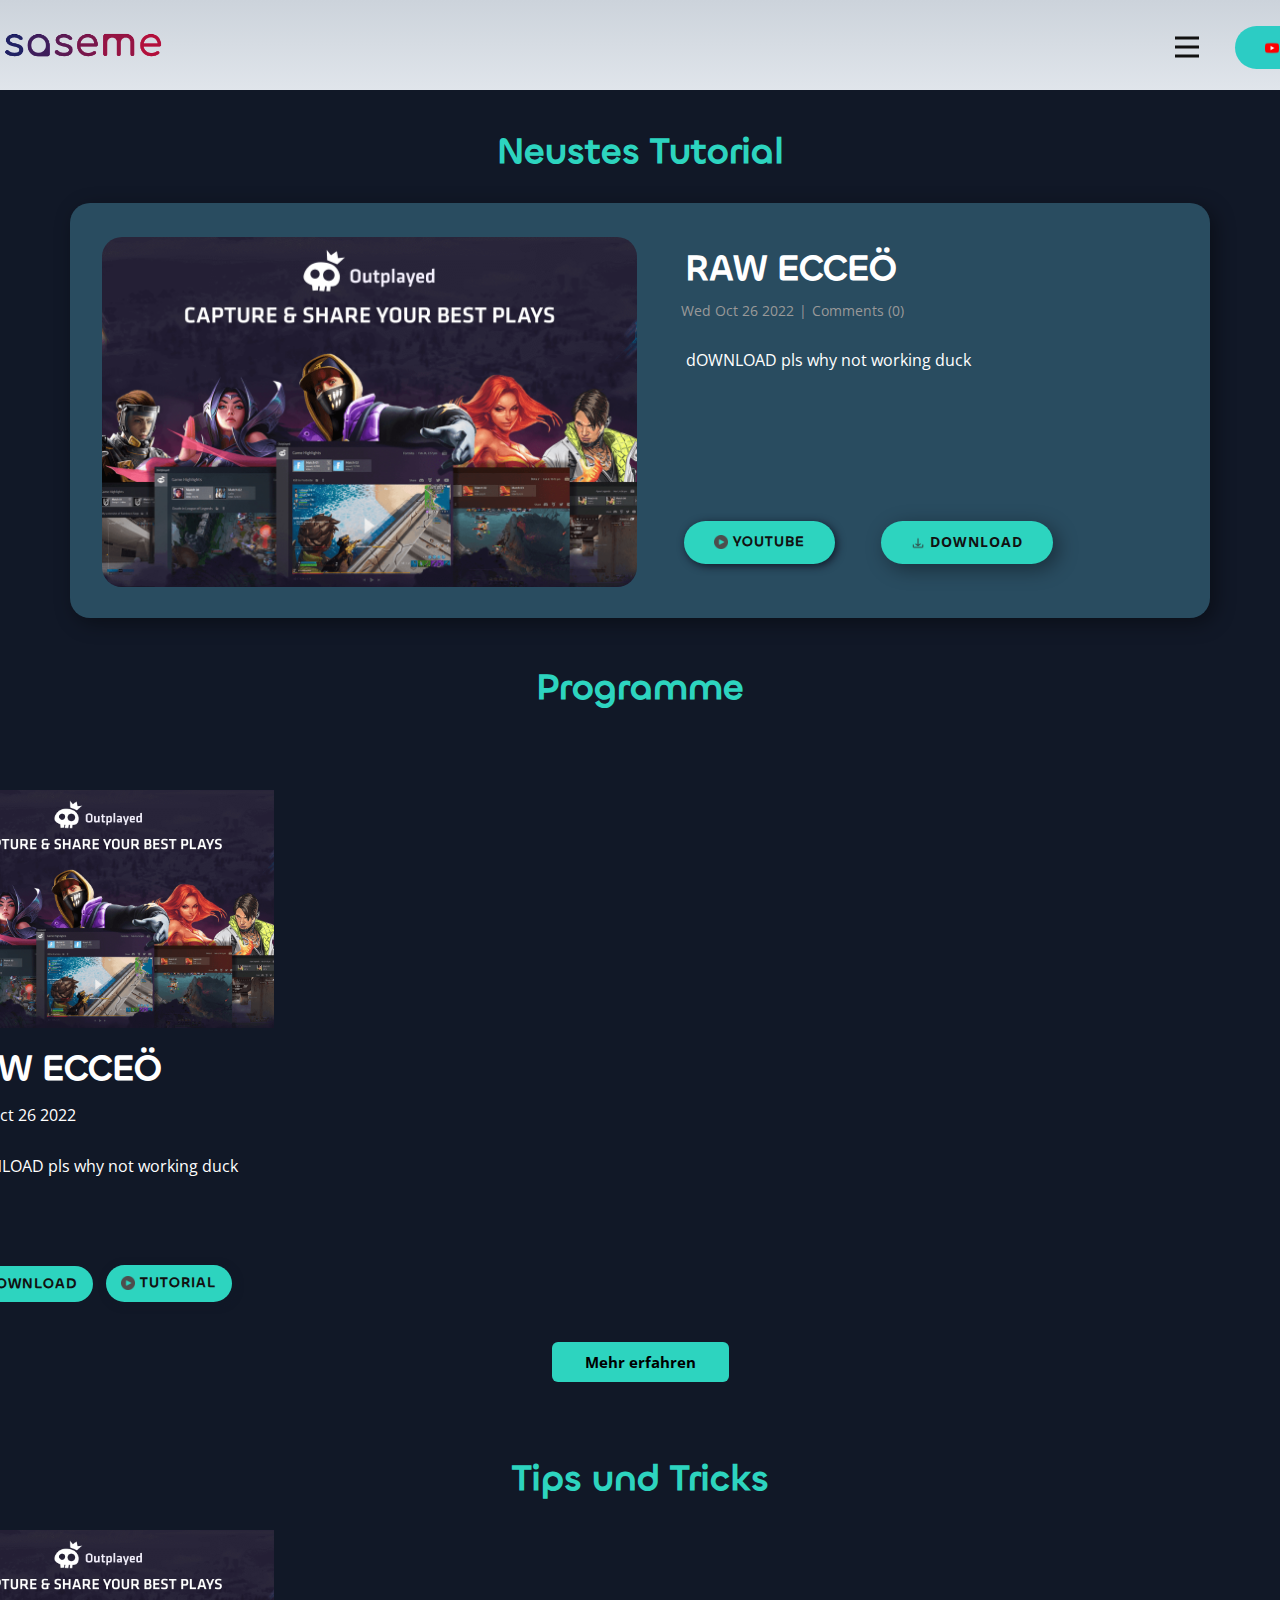
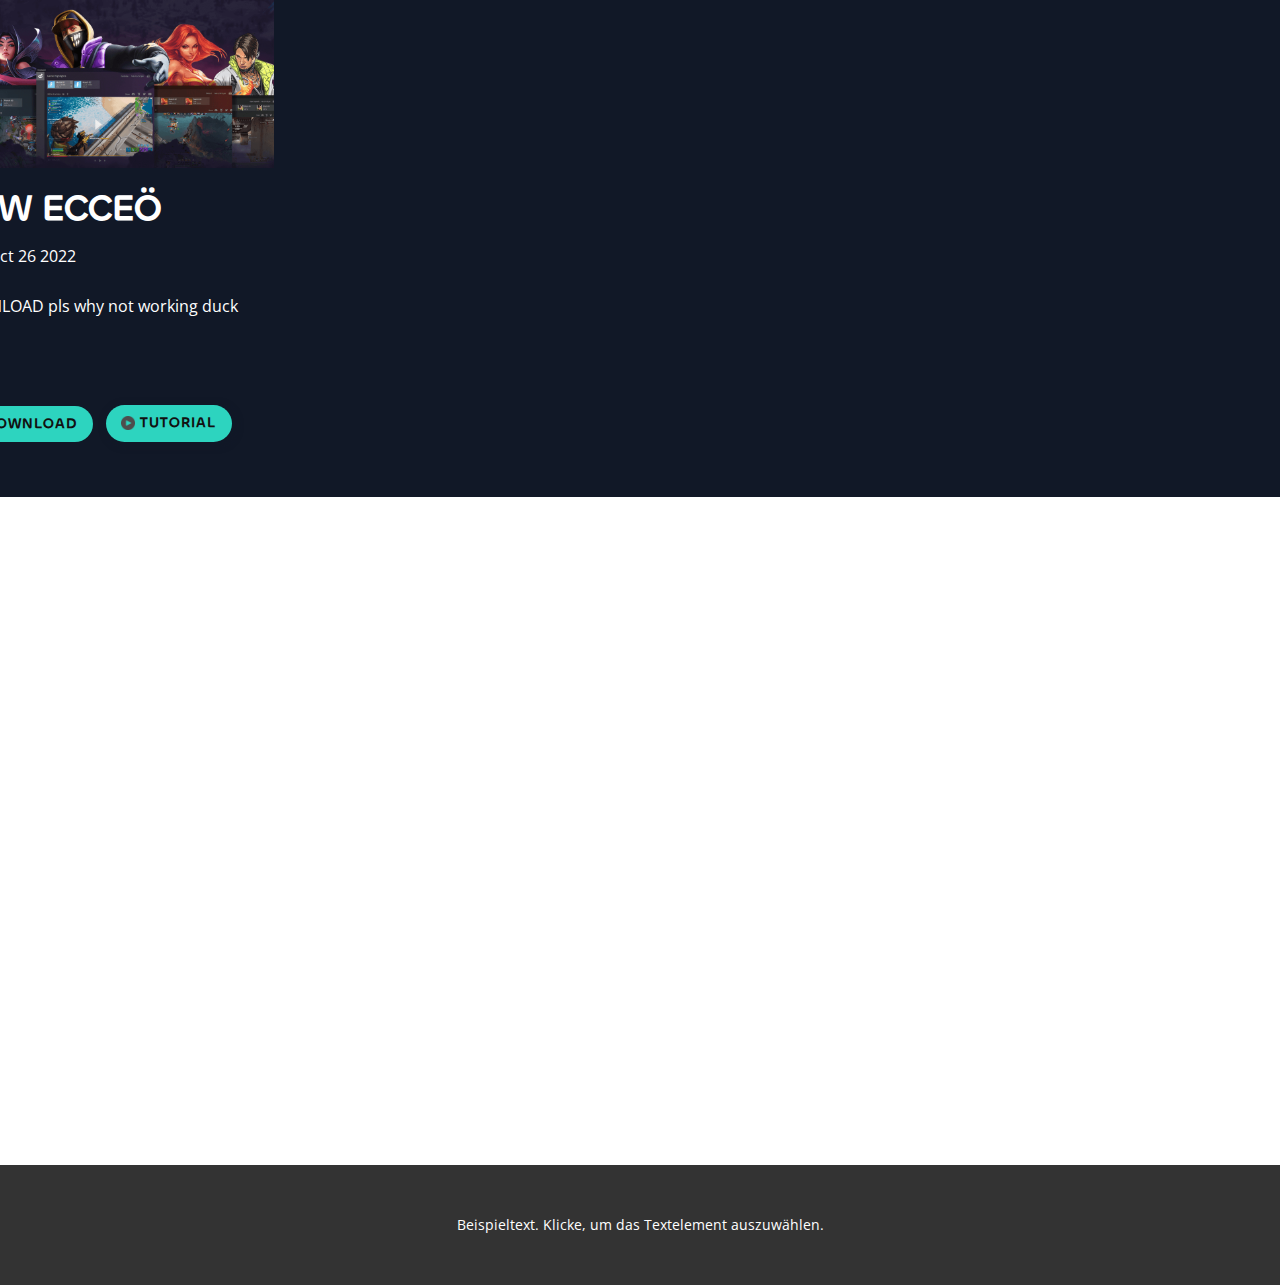
==== Downloads.html @ d8ac7e43 "Add files via upload" ====
<!DOCTYPE html>
<html style="font-size: 16px;" lang="de"><head>
    <meta name="viewport" content="width=device-width, initial-scale=1.0">
    <meta charset="utf-8">
    <meta name="keywords" content="">
    <meta name="description" content="">
    <title>Downloads</title>
    <link rel="stylesheet" href="nicepage.css" media="screen">
<link rel="stylesheet" href="Downloads.css" media="screen">
    <script class="u-script" type="text/javascript" src="jquery.js" defer=""></script>
    <script class="u-script" type="text/javascript" src="nicepage.js" defer=""></script>
    <meta name="generator" content="Nicepage 4.20.1, nicepage.com">
    
    <link id="u-theme-google-font" rel="stylesheet" href="https://fonts.googleapis.com/css?family=Roboto:100,100i,300,300i,400,400i,500,500i,700,700i,900,900i|Open+Sans:300,300i,400,400i,500,500i,600,600i,700,700i,800,800i">
    
    
    
    
    <script type="application/ld+json">{
		"@context": "http://schema.org",
		"@type": "Organization",
		"name": "Kopie von Site2 8"
}</script>
    <meta name="theme-color" content="#478ac9">
    <meta property="og:title" content="Downloads">
    <meta property="og:description" content="">
    <meta property="og:type" content="website">
  </head>
  <body class="u-body u-xl-mode" data-lang="de"><header class="u-clearfix u-gradient u-header u-header" id="sec-d6fb"><div class="u-clearfix u-sheet u-sheet-1">
        <nav class="u-menu u-menu-hamburger u-offcanvas u-menu-1" data-responsive-from="XL">
          <div class="menu-collapse" style="font-size: 1rem; letter-spacing: 0px;">
            <a class="u-button-style u-custom-border-radius u-custom-color u-custom-left-right-menu-spacing u-custom-padding-bottom u-custom-text-active-color u-custom-text-hover-color u-custom-text-shadow u-custom-text-shadow-blur u-custom-text-shadow-color u-custom-text-shadow-transparency u-custom-text-shadow-x u-custom-text-shadow-y u-custom-top-bottom-menu-spacing u-nav-link u-text-active-palette-1-base u-text-hover-palette-2-base" href="#">
              <svg class="u-svg-link" viewBox="0 0 24 24"><use xmlns:xlink="http://www.w3.org/1999/xlink" xlink:href="#menu-hamburger"></use></svg>
              <svg class="u-svg-content" version="1.1" id="menu-hamburger" viewBox="0 0 16 16" x="0px" y="0px" xmlns:xlink="http://www.w3.org/1999/xlink" xmlns="http://www.w3.org/2000/svg"><g><rect y="1" width="16" height="2"></rect><rect y="7" width="16" height="2"></rect><rect y="13" width="16" height="2"></rect>
</g></svg>
            </a>
          </div>
          <div class="u-custom-menu u-nav-container">
            <ul class="u-nav u-spacing-21 u-unstyled u-nav-1"><li class="u-nav-item"><a class="u-button-style u-custom-color-4 u-nav-link u-radius-50 u-text-active-palette-4-base u-text-hover-custom-color-7" href="Startseite.html" style="padding: 10px 20px;">Startseite</a>
</li><li class="u-nav-item"><a class="u-button-style u-custom-color-4 u-nav-link u-radius-50 u-text-active-palette-4-base u-text-hover-custom-color-7" href="Downloads.html" style="padding: 10px 20px;">Downloads</a>
</li><li class="u-nav-item"><a class="u-button-style u-custom-color-4 u-nav-link u-radius-50 u-text-active-palette-4-base u-text-hover-custom-color-7" href="Tutorials.html" style="padding: 10px 20px;">Tutorials</a>
</li></ul>
          </div>
          <div class="u-custom-menu u-nav-container-collapse">
            <div class="u-align-left u-black u-container-style u-inner-container-layout u-opacity u-opacity-70 u-sidenav u-sidenav-1" data-offcanvas-width="241">
              <div class="u-inner-container-layout u-sidenav-overflow" style="margin-left: 0px; margin-right: auto;">
                <div class="u-menu-close"></div>
                <ul class="u-align-center u-custom-font u-nav u-popupmenu-items u-unstyled u-nav-2"><li class="u-nav-item"><a class="u-button-style u-nav-link" href="Startseite.html">Startseite</a>
</li><li class="u-nav-item"><a class="u-button-style u-nav-link" href="Downloads.html">Downloads</a>
</li><li class="u-nav-item"><a class="u-button-style u-nav-link" href="Tutorials.html">Tutorials</a>
</li></ul>
              </div>
              <a href="Tutorials.html" class="u-border-none u-btn u-btn-round u-button-style u-custom-color-7 u-custom-font u-hover-custom-color-4 u-radius-50 u-btn-1"><span class="u-file-icon u-icon u-text-grey-70"><img src="images/860780-cd1392d9.png" alt=""></span>&nbsp;Tutorials
              </a>
              <div class="u-border-3 u-border-palette-5-dark-1 u-line u-line-horizontal u-line-1"></div>
            </div>
            <div class="u-black u-menu-overlay u-opacity u-opacity-70"></div>
          </div>
        </nav>
        <a href="https://www.youtube.com/channel/UC-CLoYisAJq8p6Yk9HpD-Mw" class="u-border-none u-btn u-btn-round u-button-style u-hover-custom-color-7 u-palette-4-dark-1 u-radius-50 u-btn-2" target="_blank"><span class="u-file-icon u-icon"><img src="images/1384060.png" alt=""></span>&nbsp;Youtube
        </a>
        <img class="u-image u-image-contain u-image-default u-image-1" src="images/Screenshot-2022-10-25-200058-transformed.png" alt="" data-image-width="597" data-image-height="112" data-href="Startseite.html" title="Startseite">
      </div></header>
    <section class="u-clearfix u-custom-color-4 u-section-1" id="sec-7eae">
      <div class="u-clearfix u-sheet u-sheet-1"><!--blog--><!--blog_options_json--><!--{"type":"Recent","source":"","tags":"","count":""}--><!--/blog_options_json-->
        <div class="u-blog u-expanded-width u-blog-1">
          <div class="u-repeater u-repeater-1"><!--blog_post-->
            <div class="u-blog-post u-container-style u-repeater-item u-shape-rectangle">
              <div class="u-container-layout u-similar-container u-container-layout-1">
                <h4 class="u-custom-font u-text u-text-custom-color-7 u-text-default u-text-1">Neustes Tutorial </h4>
                <div class="u-container-style u-custom-color-2 u-expanded-width u-group u-radius-20 u-shape-round u-group-1">
                  <div class="u-container-layout u-container-layout-2"><!--blog_post_header-->
                    <h2 class="u-align-left u-blog-control u-custom-font u-text u-text-2">
                      <a class="u-post-header-link" href="blog/raw-ecceö.html"><!--blog_post_header_content-->RAW ECCEÖ<!--/blog_post_header_content--></a>
                    </h2><!--/blog_post_header--><!--blog_post_metadata-->
                    <div class="u-blog-control u-metadata u-text-grey-40 u-metadata-1"><!--blog_post_metadata_date-->
                      <span class="u-meta-date u-meta-icon"><!--blog_post_metadata_date_content-->Wed Oct 26 2022<!--/blog_post_metadata_date_content--></span><!--/blog_post_metadata_date--><!--blog_post_metadata_comments-->
                      <span class="u-meta-comments u-meta-icon"><!--blog_post_metadata_comments_content-->Comments (0)<!--/blog_post_metadata_comments_content--></span><!--/blog_post_metadata_comments-->
                    </div><!--/blog_post_metadata--><!--blog_post_content-->
                    <div class="u-align-left u-blog-control u-post-content u-text u-text-3"><!--blog_post_content_content-->dOWNLOAD pls why not working duck<!--/blog_post_content_content--></div><!--/blog_post_content-->
                    <div class="u-clearfix u-group-elements u-group-elements-1">
                      <a href="Tutorials.html" class="u-border-none u-btn u-btn-round u-button-style u-custom-color-7 u-custom-font u-hover-custom-color-4 u-radius-50 u-btn-1"><span class="u-file-icon u-icon u-text-grey-70"><img src="images/860780-cd1392d9.png" alt=""></span>&nbsp;Youtube
                      </a>
                      <a href="blog/blog.html" class="u-border-none u-btn u-btn-round u-button-style u-custom-color-7 u-hover-custom-color-4 u-radius-50 u-btn-2"><span class="u-file-icon u-icon u-text-grey-80"><img src="images/2989976-65c331d6.png" alt=""></span>&nbsp;Download
                      </a>
                    </div>
                    <a class="u-post-header-link" href="blog/raw-ecceö.html"><!--blog_post_image-->
                      <img alt="" class="u-blog-control u-image u-image-round u-radius-20 u-image-1" src="images/Page-Thumbnail-Generic-3.png"><!--/blog_post_image-->
                    </a>
                  </div>
                </div>
              </div>
            </div><!--/blog_post-->
          </div>
        </div><!--/blog-->
        <h4 class="u-custom-font u-text u-text-custom-color-7 u-text-default u-text-4">Programme </h4><!--blog--><!--blog_options_json--><!--{"type":"Tags","source":"","tags":"Download","count":""}--><!--/blog_options_json-->
        <div class="u-blog u-layout-horizontal u-blog-2">
          <div class="u-repeater u-repeater-2"><!--blog_post-->
            <div class="u-blog-post u-container-style u-repeater-item">
              <div class="u-container-layout u-similar-container u-container-layout-3">
                <a class="u-post-header-link" href="blog/raw-ecceö.html"><!--blog_post_image-->
                  <img alt="" class="u-blog-control u-expanded-width u-image u-image-default u-image-2" src="images/Page-Thumbnail-Generic-3.png"><!--/blog_post_image-->
                </a><!--blog_post_header-->
                <h2 class="u-blog-control u-custom-font u-text u-text-5">
                  <a class="u-post-header-link" href="blog/raw-ecceö.html"><!--blog_post_header_content-->RAW ECCEÖ<!--/blog_post_header_content--></a>
                </h2><!--/blog_post_header--><!--blog_post_metadata-->
                <div class="u-blog-control u-metadata u-metadata-2"><!--blog_post_metadata_date-->
                  <span class="u-meta-date u-meta-icon"><!--blog_post_metadata_date_content-->Wed Oct 26 2022<!--/blog_post_metadata_date_content--></span><!--/blog_post_metadata_date-->
                </div><!--/blog_post_metadata--><!--blog_post_content-->
                <div class="u-blog-control u-post-content u-text u-text-6"><!--blog_post_content_content-->dOWNLOAD pls why not working duck<!--/blog_post_content_content--></div><!--/blog_post_content--><!--blog_post_readmore-->
                <a href="blog/raw-ecceö.html" class="u-blog-control u-border-none u-btn u-btn-round u-button-style u-custom-color-7 u-custom-font u-hover-custom-color-7 u-radius-50 u-btn-3"><!--blog_post_readmore_content--><!--options_json--><!--{"content":"Download","defaultValue":"Weiterlesen"}--><!--/options_json--><span class="u-file-icon u-icon"><img src="images/2989976.png" alt=""></span>&nbsp;Download<!--/blog_post_readmore_content-->
                </a><!--/blog_post_readmore-->
                <a href="Tutorials.html" class="u-border-none u-btn u-btn-round u-button-style u-custom-color-7 u-custom-font u-hover-custom-color-4 u-radius-50 u-btn-4"><span class="u-file-icon u-icon u-text-grey-70"><img src="images/860780-cd1392d9.png" alt=""></span>&nbsp;Tutorial
                </a>
              </div>
            </div><!--/blog_post-->
          </div>
          <a class="u-absolute-vcenter u-gallery-nav u-gallery-nav-prev u-grey-70 u-hidden u-icon-circle u-opacity u-opacity-70 u-spacing-10 u-text-white u-gallery-nav-1" href="#" role="button">
            <span aria-hidden="true">
              <svg viewBox="0 0 451.847 451.847"><path d="M97.141,225.92c0-8.095,3.091-16.192,9.259-22.366L300.689,9.27c12.359-12.359,32.397-12.359,44.751,0
c12.354,12.354,12.354,32.388,0,44.748L173.525,225.92l171.903,171.909c12.354,12.354,12.354,32.391,0,44.744
c-12.354,12.365-32.386,12.365-44.745,0l-194.29-194.281C100.226,242.115,97.141,234.018,97.141,225.92z"></path></svg>
            </span>
            <span class="sr-only">
              <svg viewBox="0 0 451.847 451.847"><path d="M97.141,225.92c0-8.095,3.091-16.192,9.259-22.366L300.689,9.27c12.359-12.359,32.397-12.359,44.751,0
c12.354,12.354,12.354,32.388,0,44.748L173.525,225.92l171.903,171.909c12.354,12.354,12.354,32.391,0,44.744
c-12.354,12.365-32.386,12.365-44.745,0l-194.29-194.281C100.226,242.115,97.141,234.018,97.141,225.92z"></path></svg>
            </span>
          </a>
          <a class="u-absolute-vcenter u-gallery-nav u-gallery-nav-next u-grey-70 u-hidden u-icon-circle u-opacity u-opacity-70 u-spacing-10 u-text-white u-gallery-nav-2" href="#" role="button">
            <span aria-hidden="true">
              <svg viewBox="0 0 451.846 451.847"><path d="M345.441,248.292L151.154,442.573c-12.359,12.365-32.397,12.365-44.75,0c-12.354-12.354-12.354-32.391,0-44.744
L278.318,225.92L106.409,54.017c-12.354-12.359-12.354-32.394,0-44.748c12.354-12.359,32.391-12.359,44.75,0l194.287,194.284
c6.177,6.18,9.262,14.271,9.262,22.366C354.708,234.018,351.617,242.115,345.441,248.292z"></path></svg>
            </span>
            <span class="sr-only">
              <svg viewBox="0 0 451.846 451.847"><path d="M345.441,248.292L151.154,442.573c-12.359,12.365-32.397,12.365-44.75,0c-12.354-12.354-12.354-32.391,0-44.744
L278.318,225.92L106.409,54.017c-12.354-12.359-12.354-32.394,0-44.748c12.354-12.359,32.391-12.359,44.75,0l194.287,194.284
c6.177,6.18,9.262,14.271,9.262,22.366C354.708,234.018,351.617,242.115,345.441,248.292z"></path></svg>
            </span>
          </a>
        </div><!--/blog-->
        <a href="https://nicepage.com/static-site-generator" class="u-border-none u-btn u-btn-round u-button-style u-custom-color-7 u-hover-palette-1-light-1 u-radius-6 u-text-black u-btn-5">Mehr erfahren</a>
      </div>
    </section>
    <section class="u-clearfix u-custom-color-4 u-section-2" id="sec-4811">
      <div class="u-clearfix u-sheet u-sheet-1">
        <h4 class="u-custom-font u-text u-text-custom-color-7 u-text-default u-text-1">Tips und Tricks</h4><!--blog--><!--blog_options_json--><!--{"type":"Tags","source":"","tags":"Tip","count":""}--><!--/blog_options_json-->
        <div class="u-blog u-layout-horizontal u-blog-1">
          <div class="u-repeater u-repeater-1"><!--blog_post-->
            <div class="u-blog-post u-container-style u-repeater-item">
              <div class="u-container-layout u-similar-container u-container-layout-1">
                <a class="u-post-header-link" href="blog/raw-ecceö.html"><!--blog_post_image-->
                  <img alt="" class="u-blog-control u-expanded-width u-image u-image-default u-image-1" src="images/Page-Thumbnail-Generic-3.png"><!--/blog_post_image-->
                </a><!--blog_post_header-->
                <h2 class="u-blog-control u-custom-font u-text u-text-2">
                  <a class="u-post-header-link" href="blog/raw-ecceö.html"><!--blog_post_header_content-->RAW ECCEÖ<!--/blog_post_header_content--></a>
                </h2><!--/blog_post_header--><!--blog_post_metadata-->
                <div class="u-blog-control u-metadata u-metadata-1"><!--blog_post_metadata_date-->
                  <span class="u-meta-date u-meta-icon"><!--blog_post_metadata_date_content-->Wed Oct 26 2022<!--/blog_post_metadata_date_content--></span><!--/blog_post_metadata_date-->
                </div><!--/blog_post_metadata--><!--blog_post_content-->
                <div class="u-blog-control u-post-content u-text u-text-3"><!--blog_post_content_content-->dOWNLOAD pls why not working duck<!--/blog_post_content_content--></div><!--/blog_post_content--><!--blog_post_readmore-->
                <a href="blog/raw-ecceö.html" class="u-blog-control u-border-none u-btn u-btn-round u-button-style u-custom-color-7 u-custom-font u-hover-custom-color-7 u-radius-50 u-btn-1"><!--blog_post_readmore_content--><!--options_json--><!--{"content":"Download","defaultValue":"Weiterlesen"}--><!--/options_json--><span class="u-file-icon u-icon"><img src="images/2989976.png" alt=""></span>&nbsp;Download<!--/blog_post_readmore_content-->
                </a><!--/blog_post_readmore-->
                <a href="Tutorials.html" class="u-border-none u-btn u-btn-round u-button-style u-custom-color-7 u-custom-font u-hover-custom-color-4 u-radius-50 u-btn-2"><span class="u-file-icon u-icon u-text-grey-70"><img src="images/860780-cd1392d9.png" alt=""></span>&nbsp;Tutorial
                </a>
              </div>
            </div><!--/blog_post-->
          </div>
          <a class="u-absolute-vcenter u-gallery-nav u-gallery-nav-prev u-grey-70 u-hidden u-icon-circle u-opacity u-opacity-70 u-spacing-10 u-text-white u-gallery-nav-1" href="#" role="button">
            <span aria-hidden="true">
              <svg viewBox="0 0 451.847 451.847"><path d="M97.141,225.92c0-8.095,3.091-16.192,9.259-22.366L300.689,9.27c12.359-12.359,32.397-12.359,44.751,0
c12.354,12.354,12.354,32.388,0,44.748L173.525,225.92l171.903,171.909c12.354,12.354,12.354,32.391,0,44.744
c-12.354,12.365-32.386,12.365-44.745,0l-194.29-194.281C100.226,242.115,97.141,234.018,97.141,225.92z"></path></svg>
            </span>
            <span class="sr-only">
              <svg viewBox="0 0 451.847 451.847"><path d="M97.141,225.92c0-8.095,3.091-16.192,9.259-22.366L300.689,9.27c12.359-12.359,32.397-12.359,44.751,0
c12.354,12.354,12.354,32.388,0,44.748L173.525,225.92l171.903,171.909c12.354,12.354,12.354,32.391,0,44.744
c-12.354,12.365-32.386,12.365-44.745,0l-194.29-194.281C100.226,242.115,97.141,234.018,97.141,225.92z"></path></svg>
            </span>
          </a>
          <a class="u-absolute-vcenter u-gallery-nav u-gallery-nav-next u-grey-70 u-hidden u-icon-circle u-opacity u-opacity-70 u-spacing-10 u-text-white u-gallery-nav-2" href="#" role="button">
            <span aria-hidden="true">
              <svg viewBox="0 0 451.846 451.847"><path d="M345.441,248.292L151.154,442.573c-12.359,12.365-32.397,12.365-44.75,0c-12.354-12.354-12.354-32.391,0-44.744
L278.318,225.92L106.409,54.017c-12.354-12.359-12.354-32.394,0-44.748c12.354-12.359,32.391-12.359,44.75,0l194.287,194.284
c6.177,6.18,9.262,14.271,9.262,22.366C354.708,234.018,351.617,242.115,345.441,248.292z"></path></svg>
            </span>
            <span class="sr-only">
              <svg viewBox="0 0 451.846 451.847"><path d="M345.441,248.292L151.154,442.573c-12.359,12.365-32.397,12.365-44.75,0c-12.354-12.354-12.354-32.391,0-44.744
L278.318,225.92L106.409,54.017c-12.354-12.359-12.354-32.394,0-44.748c12.354-12.359,32.391-12.359,44.75,0l194.287,194.284
c6.177,6.18,9.262,14.271,9.262,22.366C354.708,234.018,351.617,242.115,345.441,248.292z"></path></svg>
            </span>
          </a>
        </div><!--/blog-->
      </div>
    </section>
    <section class="u-clearfix u-section-3" id="sec-8929">
      <div class="u-clearfix u-sheet u-valign-middle u-sheet-1"></div>
    </section>
    
    
    <footer class="u-align-center u-clearfix u-footer u-grey-80 u-footer" id="sec-57d2"><div class="u-clearfix u-sheet u-sheet-1">
        <p class="u-small-text u-text u-text-variant u-text-1">Beispieltext. Klicke, um das Textelement auszuwählen.</p>
      </div></footer>
  
</body></html>
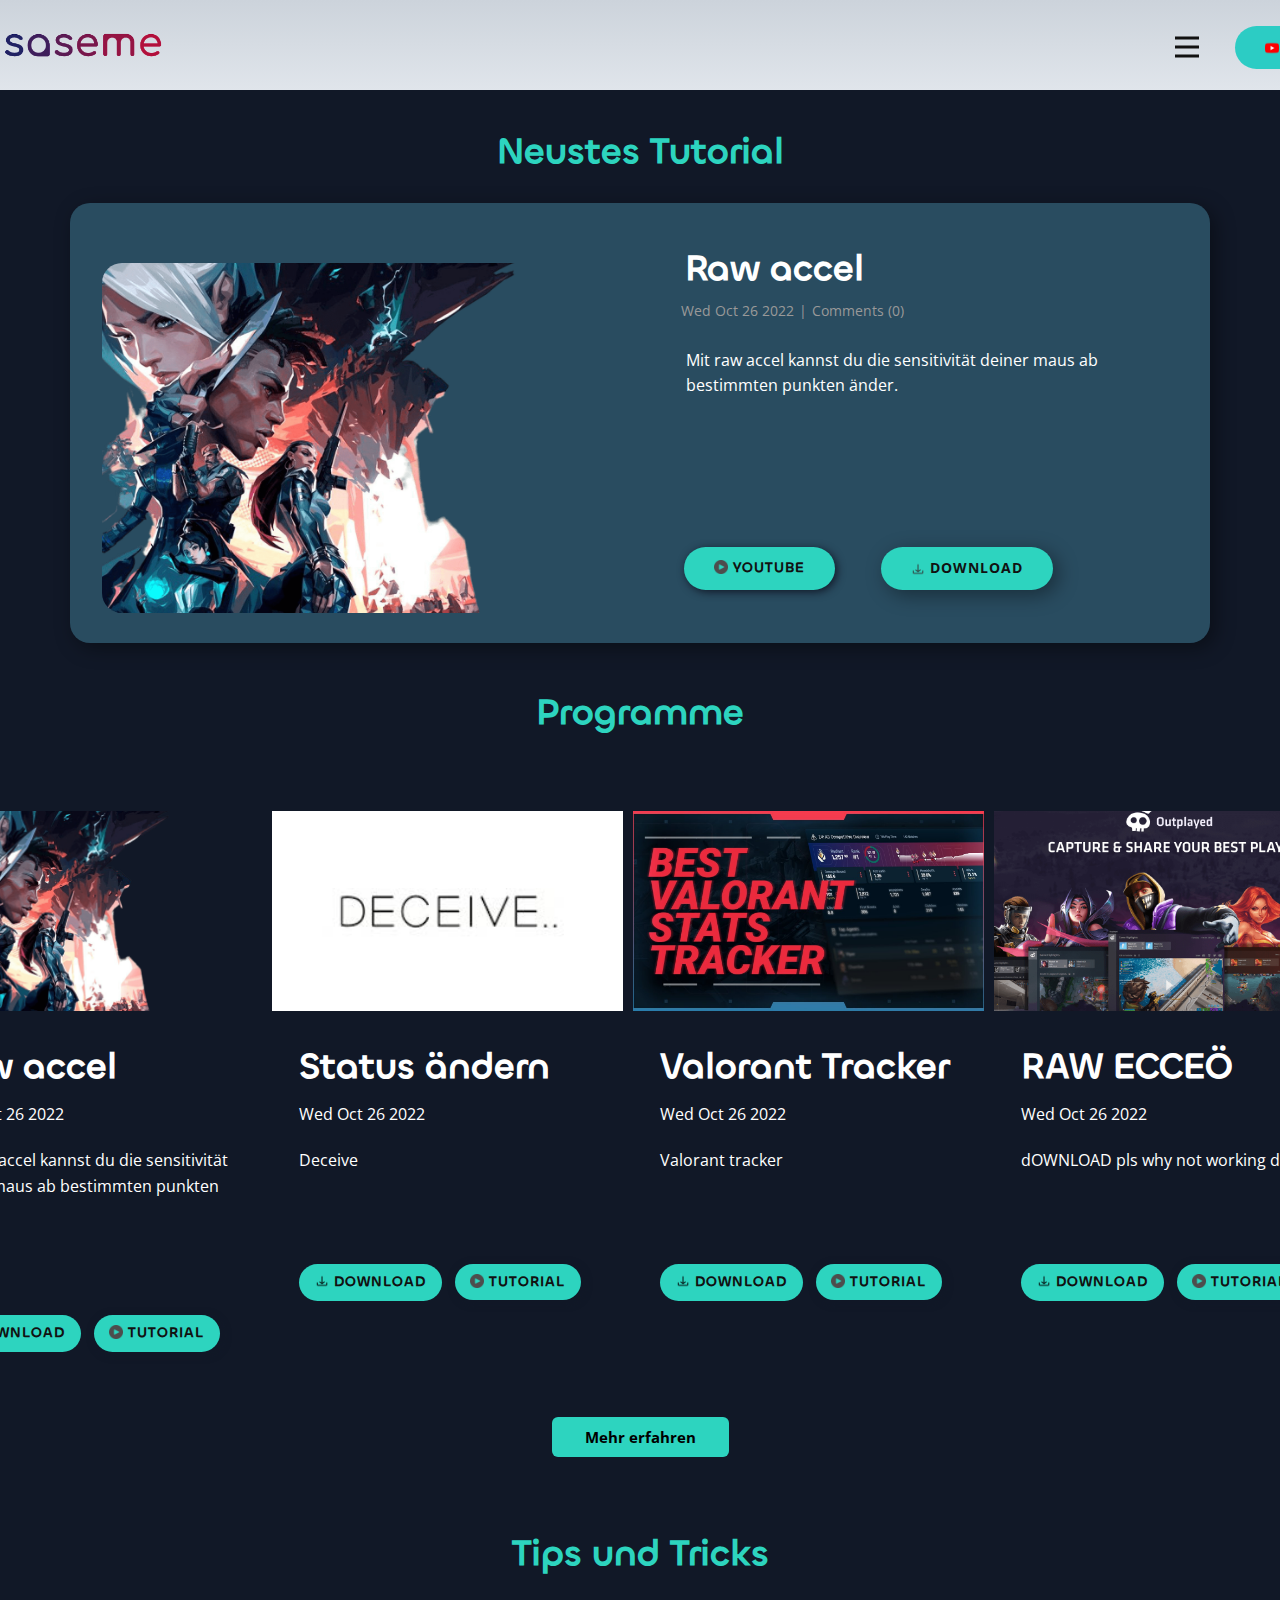
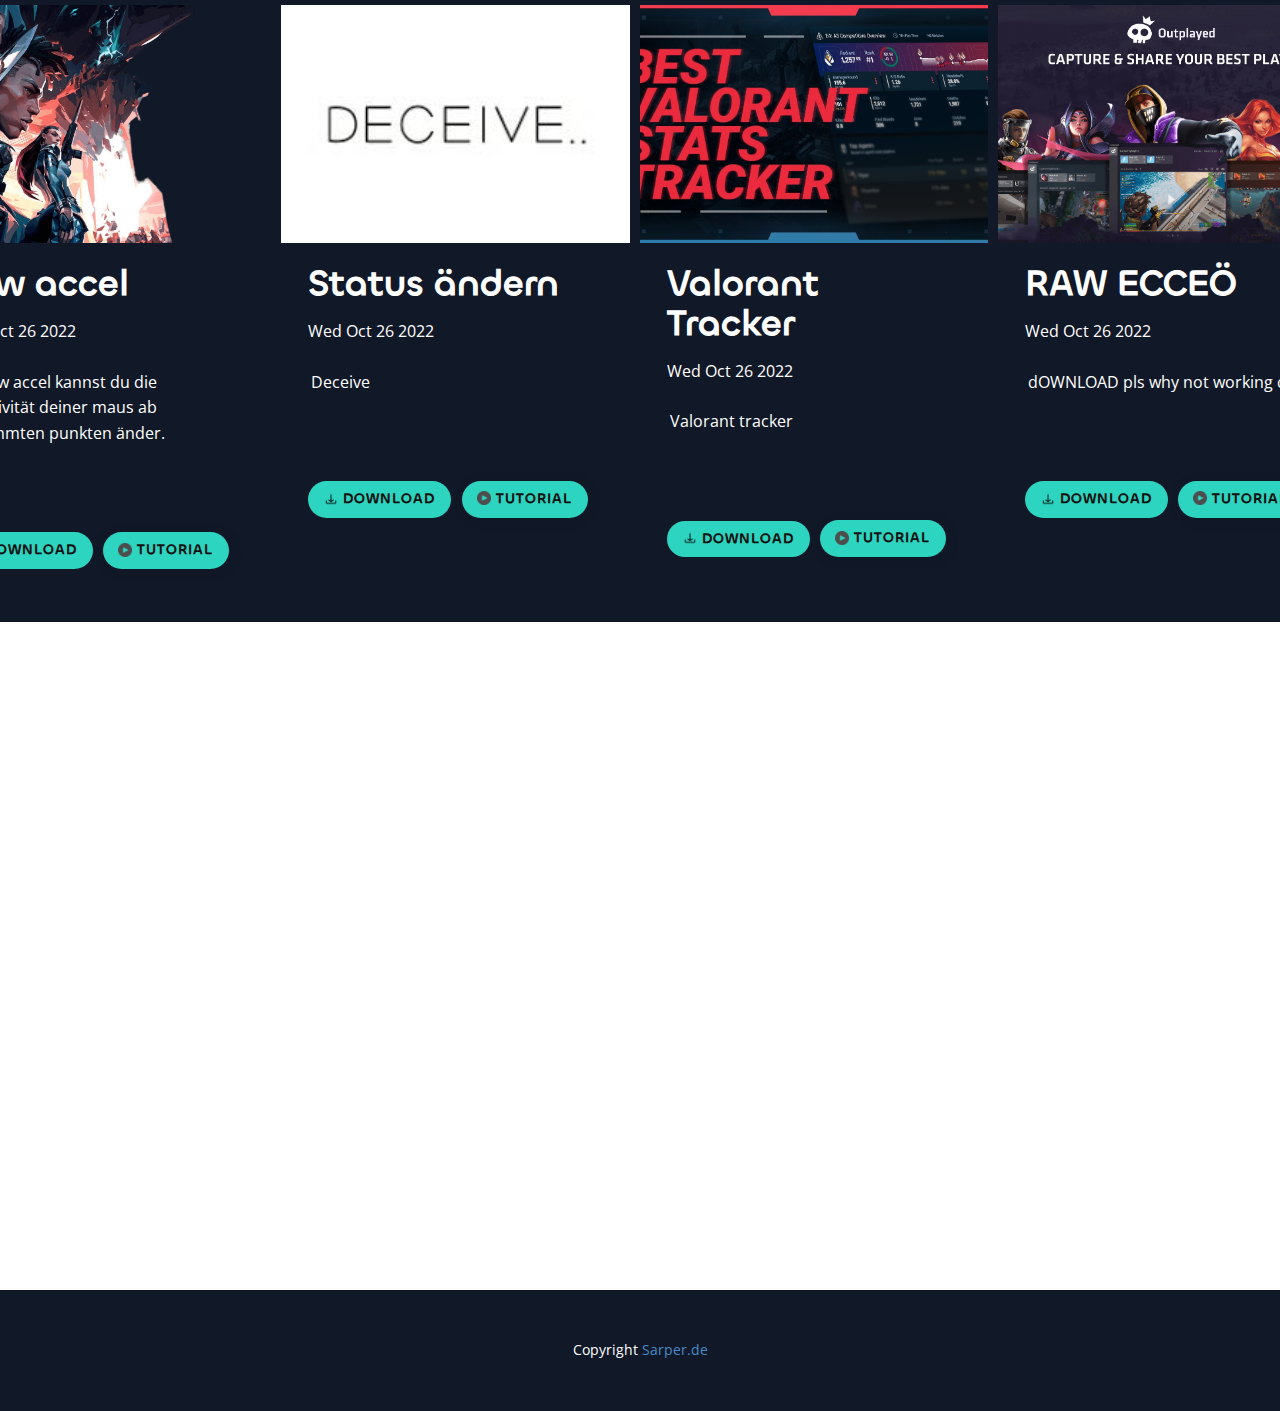
==== commit cdde9abc: "Add files via upload" ====
--- a/Downloads.html
+++ b/Downloads.html
@@ -25,7 +25,7 @@
     <meta property="og:title" content="Downloads">
     <meta property="og:description" content="">
     <meta property="og:type" content="website">
-  </head>
+  <script async="" src="https://pagead2.googlesyndication.com/pagead/js/adsbygoogle.js?client=ca-pub-2381422613550080" crossorigin="anonymous"></script></head>
   <body class="u-body u-xl-mode" data-lang="de"><header class="u-clearfix u-gradient u-header u-header" id="sec-d6fb"><div class="u-clearfix u-sheet u-sheet-1">
         <nav class="u-menu u-menu-hamburger u-offcanvas u-menu-1" data-responsive-from="XL">
           <div class="menu-collapse" style="font-size: 1rem; letter-spacing: 0px;">
@@ -71,21 +71,21 @@
                 <div class="u-container-style u-custom-color-2 u-expanded-width u-group u-radius-20 u-shape-round u-group-1">
                   <div class="u-container-layout u-container-layout-2"><!--blog_post_header-->
                     <h2 class="u-align-left u-blog-control u-custom-font u-text u-text-2">
-                      <a class="u-post-header-link" href="blog/raw-ecceö.html"><!--blog_post_header_content-->RAW ECCEÖ<!--/blog_post_header_content--></a>
+                      <a class="u-post-header-link" href="blog/raw-accel.html"><!--blog_post_header_content-->Raw accel<!--/blog_post_header_content--></a>
                     </h2><!--/blog_post_header--><!--blog_post_metadata-->
                     <div class="u-blog-control u-metadata u-text-grey-40 u-metadata-1"><!--blog_post_metadata_date-->
                       <span class="u-meta-date u-meta-icon"><!--blog_post_metadata_date_content-->Wed Oct 26 2022<!--/blog_post_metadata_date_content--></span><!--/blog_post_metadata_date--><!--blog_post_metadata_comments-->
                       <span class="u-meta-comments u-meta-icon"><!--blog_post_metadata_comments_content-->Comments (0)<!--/blog_post_metadata_comments_content--></span><!--/blog_post_metadata_comments-->
                     </div><!--/blog_post_metadata--><!--blog_post_content-->
-                    <div class="u-align-left u-blog-control u-post-content u-text u-text-3"><!--blog_post_content_content-->dOWNLOAD pls why not working duck<!--/blog_post_content_content--></div><!--/blog_post_content-->
+                    <div class="u-align-left u-blog-control u-post-content u-text u-text-3"><!--blog_post_content_content-->Mit raw accel kannst du die sensitivität deiner maus ab bestimmten punkten änder.<!--/blog_post_content_content--></div><!--/blog_post_content-->
                     <div class="u-clearfix u-group-elements u-group-elements-1">
                       <a href="Tutorials.html" class="u-border-none u-btn u-btn-round u-button-style u-custom-color-7 u-custom-font u-hover-custom-color-4 u-radius-50 u-btn-1"><span class="u-file-icon u-icon u-text-grey-70"><img src="images/860780-cd1392d9.png" alt=""></span>&nbsp;Youtube
                       </a>
                       <a href="blog/blog.html" class="u-border-none u-btn u-btn-round u-button-style u-custom-color-7 u-hover-custom-color-4 u-radius-50 u-btn-2"><span class="u-file-icon u-icon u-text-grey-80"><img src="images/2989976-65c331d6.png" alt=""></span>&nbsp;Download
                       </a>
                     </div>
-                    <a class="u-post-header-link" href="blog/raw-ecceö.html"><!--blog_post_image-->
-                      <img alt="" class="u-blog-control u-image u-image-round u-radius-20 u-image-1" src="images/Page-Thumbnail-Generic-3.png"><!--/blog_post_image-->
+                    <a class="u-post-header-link" href="blog/raw-accel.html"><!--blog_post_image-->
+                      <img alt="" class="u-blog-control u-image u-image-round u-radius-20 u-image-1" src="images/valorant_6102381-transformed.png"><!--/blog_post_image-->
                     </a>
                   </div>
                 </div>
@@ -93,24 +93,78 @@
             </div><!--/blog_post-->
           </div>
         </div><!--/blog-->
-        <h4 class="u-custom-font u-text u-text-custom-color-7 u-text-default u-text-4">Programme </h4><!--blog--><!--blog_options_json--><!--{"type":"Tags","source":"","tags":"Download","count":""}--><!--/blog_options_json-->
+        <h4 class="u-custom-font u-text u-text-custom-color-7 u-text-default u-text-4">Programme </h4><!--blog--><!--blog_options_json--><!--{"type":"Recent","source":"","tags":"Download","count":""}--><!--/blog_options_json-->
         <div class="u-blog u-layout-horizontal u-blog-2">
           <div class="u-repeater u-repeater-2"><!--blog_post-->
             <div class="u-blog-post u-container-style u-repeater-item">
               <div class="u-container-layout u-similar-container u-container-layout-3">
+                <a class="u-post-header-link" href="blog/raw-accel.html"><!--blog_post_image-->
+                  <img alt="" class="u-blog-control u-expanded-width u-image u-image-default u-image-2" src="images/valorant_6102381-transformed.png"><!--/blog_post_image-->
+                </a><!--blog_post_header-->
+                <h2 class="u-blog-control u-custom-font u-text u-text-5">
+                  <a class="u-post-header-link" href="blog/raw-accel.html"><!--blog_post_header_content-->Raw accel<!--/blog_post_header_content--></a>
+                </h2><!--/blog_post_header--><!--blog_post_metadata-->
+                <div class="u-blog-control u-metadata u-metadata-2"><!--blog_post_metadata_date-->
+                  <span class="u-meta-date u-meta-icon"><!--blog_post_metadata_date_content-->Wed Oct 26 2022<!--/blog_post_metadata_date_content--></span><!--/blog_post_metadata_date-->
+                </div><!--/blog_post_metadata--><!--blog_post_content-->
+                <div class="u-blog-control u-post-content u-text u-text-6"><!--blog_post_content_content-->Mit raw accel kannst du die sensitivität deiner maus ab bestimmten punkten änder.<!--/blog_post_content_content--></div><!--/blog_post_content--><!--blog_post_readmore-->
+                <a href="blog/raw-accel.html" class="u-blog-control u-border-none u-btn u-btn-round u-button-style u-custom-color-7 u-custom-font u-hover-custom-color-7 u-radius-50 u-btn-3"><!--blog_post_readmore_content--><!--options_json--><!--{"content":"Download","defaultValue":"Weiterlesen"}--><!--/options_json--><span class="u-file-icon u-icon"><img src="images/2989976.png" alt=""></span>&nbsp;Download<!--/blog_post_readmore_content-->
+                </a><!--/blog_post_readmore-->
+                <a href="Tutorials.html" class="u-border-none u-btn u-btn-round u-button-style u-custom-color-7 u-custom-font u-hover-custom-color-4 u-radius-50 u-btn-4"><span class="u-file-icon u-icon u-text-grey-70"><img src="images/860780-cd1392d9.png" alt=""></span>&nbsp;Tutorial
+                </a>
+              </div>
+            </div><!--/blog_post--><!--blog_post-->
+            <div class="u-blog-post u-container-style u-repeater-item">
+              <div class="u-container-layout u-similar-container u-container-layout-4">
+                <a class="u-post-header-link" href="blog/status-ändern.html"><!--blog_post_image-->
+                  <img alt="" class="u-blog-control u-expanded-width u-image u-image-default u-image-3" src="images/images.jpeg"><!--/blog_post_image-->
+                </a><!--blog_post_header-->
+                <h2 class="u-blog-control u-custom-font u-text u-text-7">
+                  <a class="u-post-header-link" href="blog/status-ändern.html"><!--blog_post_header_content-->Status ändern<!--/blog_post_header_content--></a>
+                </h2><!--/blog_post_header--><!--blog_post_metadata-->
+                <div class="u-blog-control u-metadata u-metadata-3"><!--blog_post_metadata_date-->
+                  <span class="u-meta-date u-meta-icon"><!--blog_post_metadata_date_content-->Wed Oct 26 2022<!--/blog_post_metadata_date_content--></span><!--/blog_post_metadata_date-->
+                </div><!--/blog_post_metadata--><!--blog_post_content-->
+                <div class="u-blog-control u-post-content u-text u-text-8"><!--blog_post_content_content-->Deceive<!--/blog_post_content_content--></div><!--/blog_post_content--><!--blog_post_readmore-->
+                <a href="blog/status-ändern.html" class="u-blog-control u-border-none u-btn u-btn-round u-button-style u-custom-color-7 u-custom-font u-hover-custom-color-7 u-radius-50 u-btn-5"><!--blog_post_readmore_content--><!--options_json--><!--{"content":"Download","defaultValue":"Weiterlesen"}--><!--/options_json--><span class="u-file-icon u-icon"><img src="images/2989976.png" alt=""></span>&nbsp;Download<!--/blog_post_readmore_content-->
+                </a><!--/blog_post_readmore-->
+                <a href="Tutorials.html" class="u-border-none u-btn u-btn-round u-button-style u-custom-color-7 u-custom-font u-hover-custom-color-4 u-radius-50 u-btn-6"><span class="u-file-icon u-icon u-text-grey-70"><img src="images/860780-cd1392d9.png" alt=""></span>&nbsp;Tutorial
+                </a>
+              </div>
+            </div><!--/blog_post--><!--blog_post-->
+            <div class="u-blog-post u-container-style u-repeater-item">
+              <div class="u-container-layout u-similar-container u-container-layout-5">
+                <a class="u-post-header-link" href="blog/valorant-tracker.html"><!--blog_post_image-->
+                  <img alt="" class="u-blog-control u-expanded-width u-image u-image-default u-image-4" src="images/maxresdefault3.jpg"><!--/blog_post_image-->
+                </a><!--blog_post_header-->
+                <h2 class="u-blog-control u-custom-font u-text u-text-9">
+                  <a class="u-post-header-link" href="blog/valorant-tracker.html"><!--blog_post_header_content-->Valorant Tracker<!--/blog_post_header_content--></a>
+                </h2><!--/blog_post_header--><!--blog_post_metadata-->
+                <div class="u-blog-control u-metadata u-metadata-4"><!--blog_post_metadata_date-->
+                  <span class="u-meta-date u-meta-icon"><!--blog_post_metadata_date_content-->Wed Oct 26 2022<!--/blog_post_metadata_date_content--></span><!--/blog_post_metadata_date-->
+                </div><!--/blog_post_metadata--><!--blog_post_content-->
+                <div class="u-blog-control u-post-content u-text u-text-10"><!--blog_post_content_content-->Valorant tracker<!--/blog_post_content_content--></div><!--/blog_post_content--><!--blog_post_readmore-->
+                <a href="blog/valorant-tracker.html" class="u-blog-control u-border-none u-btn u-btn-round u-button-style u-custom-color-7 u-custom-font u-hover-custom-color-7 u-radius-50 u-btn-7"><!--blog_post_readmore_content--><!--options_json--><!--{"content":"Download","defaultValue":"Weiterlesen"}--><!--/options_json--><span class="u-file-icon u-icon"><img src="images/2989976.png" alt=""></span>&nbsp;Download<!--/blog_post_readmore_content-->
+                </a><!--/blog_post_readmore-->
+                <a href="Tutorials.html" class="u-border-none u-btn u-btn-round u-button-style u-custom-color-7 u-custom-font u-hover-custom-color-4 u-radius-50 u-btn-8"><span class="u-file-icon u-icon u-text-grey-70"><img src="images/860780-cd1392d9.png" alt=""></span>&nbsp;Tutorial
+                </a>
+              </div>
+            </div><!--/blog_post--><!--blog_post-->
+            <div class="u-blog-post u-container-style u-repeater-item">
+              <div class="u-container-layout u-similar-container u-container-layout-6">
                 <a class="u-post-header-link" href="blog/raw-ecceö.html"><!--blog_post_image-->
-                  <img alt="" class="u-blog-control u-expanded-width u-image u-image-default u-image-2" src="images/Page-Thumbnail-Generic-3.png"><!--/blog_post_image-->
-                </a><!--blog_post_header-->
-                <h2 class="u-blog-control u-custom-font u-text u-text-5">
+                  <img alt="" class="u-blog-control u-expanded-width u-image u-image-default u-image-5" src="images/Page-Thumbnail-Generic-3.png"><!--/blog_post_image-->
+                </a><!--blog_post_header-->
+                <h2 class="u-blog-control u-custom-font u-text u-text-11">
                   <a class="u-post-header-link" href="blog/raw-ecceö.html"><!--blog_post_header_content-->RAW ECCEÖ<!--/blog_post_header_content--></a>
                 </h2><!--/blog_post_header--><!--blog_post_metadata-->
-                <div class="u-blog-control u-metadata u-metadata-2"><!--blog_post_metadata_date-->
-                  <span class="u-meta-date u-meta-icon"><!--blog_post_metadata_date_content-->Wed Oct 26 2022<!--/blog_post_metadata_date_content--></span><!--/blog_post_metadata_date-->
-                </div><!--/blog_post_metadata--><!--blog_post_content-->
-                <div class="u-blog-control u-post-content u-text u-text-6"><!--blog_post_content_content-->dOWNLOAD pls why not working duck<!--/blog_post_content_content--></div><!--/blog_post_content--><!--blog_post_readmore-->
-                <a href="blog/raw-ecceö.html" class="u-blog-control u-border-none u-btn u-btn-round u-button-style u-custom-color-7 u-custom-font u-hover-custom-color-7 u-radius-50 u-btn-3"><!--blog_post_readmore_content--><!--options_json--><!--{"content":"Download","defaultValue":"Weiterlesen"}--><!--/options_json--><span class="u-file-icon u-icon"><img src="images/2989976.png" alt=""></span>&nbsp;Download<!--/blog_post_readmore_content-->
-                </a><!--/blog_post_readmore-->
-                <a href="Tutorials.html" class="u-border-none u-btn u-btn-round u-button-style u-custom-color-7 u-custom-font u-hover-custom-color-4 u-radius-50 u-btn-4"><span class="u-file-icon u-icon u-text-grey-70"><img src="images/860780-cd1392d9.png" alt=""></span>&nbsp;Tutorial
+                <div class="u-blog-control u-metadata u-metadata-5"><!--blog_post_metadata_date-->
+                  <span class="u-meta-date u-meta-icon"><!--blog_post_metadata_date_content-->Wed Oct 26 2022<!--/blog_post_metadata_date_content--></span><!--/blog_post_metadata_date-->
+                </div><!--/blog_post_metadata--><!--blog_post_content-->
+                <div class="u-blog-control u-post-content u-text u-text-12"><!--blog_post_content_content-->dOWNLOAD pls why not working duck<!--/blog_post_content_content--></div><!--/blog_post_content--><!--blog_post_readmore-->
+                <a href="blog/raw-ecceö.html" class="u-blog-control u-border-none u-btn u-btn-round u-button-style u-custom-color-7 u-custom-font u-hover-custom-color-7 u-radius-50 u-btn-9"><!--blog_post_readmore_content--><!--options_json--><!--{"content":"Download","defaultValue":"Weiterlesen"}--><!--/options_json--><span class="u-file-icon u-icon"><img src="images/2989976.png" alt=""></span>&nbsp;Download<!--/blog_post_readmore_content-->
+                </a><!--/blog_post_readmore-->
+                <a href="Tutorials.html" class="u-border-none u-btn u-btn-round u-button-style u-custom-color-7 u-custom-font u-hover-custom-color-4 u-radius-50 u-btn-10"><span class="u-file-icon u-icon u-text-grey-70"><img src="images/860780-cd1392d9.png" alt=""></span>&nbsp;Tutorial
                 </a>
               </div>
             </div><!--/blog_post-->
@@ -140,29 +194,83 @@
             </span>
           </a>
         </div><!--/blog-->
-        <a href="https://nicepage.com/static-site-generator" class="u-border-none u-btn u-btn-round u-button-style u-custom-color-7 u-hover-palette-1-light-1 u-radius-6 u-text-black u-btn-5">Mehr erfahren</a>
+        <a href="https://nicepage.com/static-site-generator" class="u-border-none u-btn u-btn-round u-button-style u-custom-color-7 u-hover-palette-1-light-1 u-radius-6 u-text-black u-btn-11">Mehr erfahren</a>
       </div>
     </section>
     <section class="u-clearfix u-custom-color-4 u-section-2" id="sec-4811">
       <div class="u-clearfix u-sheet u-sheet-1">
-        <h4 class="u-custom-font u-text u-text-custom-color-7 u-text-default u-text-1">Tips und Tricks</h4><!--blog--><!--blog_options_json--><!--{"type":"Tags","source":"","tags":"Tip","count":""}--><!--/blog_options_json-->
+        <h4 class="u-custom-font u-text u-text-custom-color-7 u-text-default u-text-1">Tips und Tricks</h4><!--blog--><!--blog_options_json--><!--{"type":"Recent","source":"","tags":"Tip","count":""}--><!--/blog_options_json-->
         <div class="u-blog u-layout-horizontal u-blog-1">
           <div class="u-repeater u-repeater-1"><!--blog_post-->
             <div class="u-blog-post u-container-style u-repeater-item">
               <div class="u-container-layout u-similar-container u-container-layout-1">
+                <a class="u-post-header-link" href="blog/raw-accel.html"><!--blog_post_image-->
+                  <img alt="" class="u-blog-control u-expanded-width u-image u-image-default u-image-1" src="images/valorant_6102381-transformed.png"><!--/blog_post_image-->
+                </a><!--blog_post_header-->
+                <h2 class="u-blog-control u-custom-font u-text u-text-2">
+                  <a class="u-post-header-link" href="blog/raw-accel.html"><!--blog_post_header_content-->Raw accel<!--/blog_post_header_content--></a>
+                </h2><!--/blog_post_header--><!--blog_post_metadata-->
+                <div class="u-blog-control u-metadata u-metadata-1"><!--blog_post_metadata_date-->
+                  <span class="u-meta-date u-meta-icon"><!--blog_post_metadata_date_content-->Wed Oct 26 2022<!--/blog_post_metadata_date_content--></span><!--/blog_post_metadata_date-->
+                </div><!--/blog_post_metadata--><!--blog_post_content-->
+                <div class="u-blog-control u-post-content u-text u-text-3"><!--blog_post_content_content-->Mit raw accel kannst du die sensitivität deiner maus ab bestimmten punkten änder.<!--/blog_post_content_content--></div><!--/blog_post_content--><!--blog_post_readmore-->
+                <a href="blog/raw-accel.html" class="u-blog-control u-border-none u-btn u-btn-round u-button-style u-custom-color-7 u-custom-font u-hover-custom-color-7 u-radius-50 u-btn-1"><!--blog_post_readmore_content--><!--options_json--><!--{"content":"Download","defaultValue":"Weiterlesen"}--><!--/options_json--><span class="u-file-icon u-icon"><img src="images/2989976.png" alt=""></span>&nbsp;Download<!--/blog_post_readmore_content-->
+                </a><!--/blog_post_readmore-->
+                <a href="Tutorials.html" class="u-border-none u-btn u-btn-round u-button-style u-custom-color-7 u-custom-font u-hover-custom-color-4 u-radius-50 u-btn-2"><span class="u-file-icon u-icon u-text-grey-70"><img src="images/860780-cd1392d9.png" alt=""></span>&nbsp;Tutorial
+                </a>
+              </div>
+            </div><!--/blog_post--><!--blog_post-->
+            <div class="u-blog-post u-container-style u-repeater-item">
+              <div class="u-container-layout u-similar-container u-container-layout-2">
+                <a class="u-post-header-link" href="blog/status-ändern.html"><!--blog_post_image-->
+                  <img alt="" class="u-blog-control u-expanded-width u-image u-image-default u-image-2" src="images/images.jpeg"><!--/blog_post_image-->
+                </a><!--blog_post_header-->
+                <h2 class="u-blog-control u-custom-font u-text u-text-4">
+                  <a class="u-post-header-link" href="blog/status-ändern.html"><!--blog_post_header_content-->Status ändern<!--/blog_post_header_content--></a>
+                </h2><!--/blog_post_header--><!--blog_post_metadata-->
+                <div class="u-blog-control u-metadata u-metadata-2"><!--blog_post_metadata_date-->
+                  <span class="u-meta-date u-meta-icon"><!--blog_post_metadata_date_content-->Wed Oct 26 2022<!--/blog_post_metadata_date_content--></span><!--/blog_post_metadata_date-->
+                </div><!--/blog_post_metadata--><!--blog_post_content-->
+                <div class="u-blog-control u-post-content u-text u-text-5"><!--blog_post_content_content-->Deceive<!--/blog_post_content_content--></div><!--/blog_post_content--><!--blog_post_readmore-->
+                <a href="blog/status-ändern.html" class="u-blog-control u-border-none u-btn u-btn-round u-button-style u-custom-color-7 u-custom-font u-hover-custom-color-7 u-radius-50 u-btn-3"><!--blog_post_readmore_content--><!--options_json--><!--{"content":"Download","defaultValue":"Weiterlesen"}--><!--/options_json--><span class="u-file-icon u-icon"><img src="images/2989976.png" alt=""></span>&nbsp;Download<!--/blog_post_readmore_content-->
+                </a><!--/blog_post_readmore-->
+                <a href="Tutorials.html" class="u-border-none u-btn u-btn-round u-button-style u-custom-color-7 u-custom-font u-hover-custom-color-4 u-radius-50 u-btn-4"><span class="u-file-icon u-icon u-text-grey-70"><img src="images/860780-cd1392d9.png" alt=""></span>&nbsp;Tutorial
+                </a>
+              </div>
+            </div><!--/blog_post--><!--blog_post-->
+            <div class="u-blog-post u-container-style u-repeater-item">
+              <div class="u-container-layout u-similar-container u-container-layout-3">
+                <a class="u-post-header-link" href="blog/valorant-tracker.html"><!--blog_post_image-->
+                  <img alt="" class="u-blog-control u-expanded-width u-image u-image-default u-image-3" src="images/maxresdefault3.jpg"><!--/blog_post_image-->
+                </a><!--blog_post_header-->
+                <h2 class="u-blog-control u-custom-font u-text u-text-6">
+                  <a class="u-post-header-link" href="blog/valorant-tracker.html"><!--blog_post_header_content-->Valorant Tracker<!--/blog_post_header_content--></a>
+                </h2><!--/blog_post_header--><!--blog_post_metadata-->
+                <div class="u-blog-control u-metadata u-metadata-3"><!--blog_post_metadata_date-->
+                  <span class="u-meta-date u-meta-icon"><!--blog_post_metadata_date_content-->Wed Oct 26 2022<!--/blog_post_metadata_date_content--></span><!--/blog_post_metadata_date-->
+                </div><!--/blog_post_metadata--><!--blog_post_content-->
+                <div class="u-blog-control u-post-content u-text u-text-7"><!--blog_post_content_content-->Valorant tracker<!--/blog_post_content_content--></div><!--/blog_post_content--><!--blog_post_readmore-->
+                <a href="blog/valorant-tracker.html" class="u-blog-control u-border-none u-btn u-btn-round u-button-style u-custom-color-7 u-custom-font u-hover-custom-color-7 u-radius-50 u-btn-5"><!--blog_post_readmore_content--><!--options_json--><!--{"content":"Download","defaultValue":"Weiterlesen"}--><!--/options_json--><span class="u-file-icon u-icon"><img src="images/2989976.png" alt=""></span>&nbsp;Download<!--/blog_post_readmore_content-->
+                </a><!--/blog_post_readmore-->
+                <a href="Tutorials.html" class="u-border-none u-btn u-btn-round u-button-style u-custom-color-7 u-custom-font u-hover-custom-color-4 u-radius-50 u-btn-6"><span class="u-file-icon u-icon u-text-grey-70"><img src="images/860780-cd1392d9.png" alt=""></span>&nbsp;Tutorial
+                </a>
+              </div>
+            </div><!--/blog_post--><!--blog_post-->
+            <div class="u-blog-post u-container-style u-repeater-item">
+              <div class="u-container-layout u-similar-container u-container-layout-4">
                 <a class="u-post-header-link" href="blog/raw-ecceö.html"><!--blog_post_image-->
-                  <img alt="" class="u-blog-control u-expanded-width u-image u-image-default u-image-1" src="images/Page-Thumbnail-Generic-3.png"><!--/blog_post_image-->
-                </a><!--blog_post_header-->
-                <h2 class="u-blog-control u-custom-font u-text u-text-2">
+                  <img alt="" class="u-blog-control u-expanded-width u-image u-image-default u-image-4" src="images/Page-Thumbnail-Generic-3.png"><!--/blog_post_image-->
+                </a><!--blog_post_header-->
+                <h2 class="u-blog-control u-custom-font u-text u-text-8">
                   <a class="u-post-header-link" href="blog/raw-ecceö.html"><!--blog_post_header_content-->RAW ECCEÖ<!--/blog_post_header_content--></a>
                 </h2><!--/blog_post_header--><!--blog_post_metadata-->
-                <div class="u-blog-control u-metadata u-metadata-1"><!--blog_post_metadata_date-->
-                  <span class="u-meta-date u-meta-icon"><!--blog_post_metadata_date_content-->Wed Oct 26 2022<!--/blog_post_metadata_date_content--></span><!--/blog_post_metadata_date-->
-                </div><!--/blog_post_metadata--><!--blog_post_content-->
-                <div class="u-blog-control u-post-content u-text u-text-3"><!--blog_post_content_content-->dOWNLOAD pls why not working duck<!--/blog_post_content_content--></div><!--/blog_post_content--><!--blog_post_readmore-->
-                <a href="blog/raw-ecceö.html" class="u-blog-control u-border-none u-btn u-btn-round u-button-style u-custom-color-7 u-custom-font u-hover-custom-color-7 u-radius-50 u-btn-1"><!--blog_post_readmore_content--><!--options_json--><!--{"content":"Download","defaultValue":"Weiterlesen"}--><!--/options_json--><span class="u-file-icon u-icon"><img src="images/2989976.png" alt=""></span>&nbsp;Download<!--/blog_post_readmore_content-->
-                </a><!--/blog_post_readmore-->
-                <a href="Tutorials.html" class="u-border-none u-btn u-btn-round u-button-style u-custom-color-7 u-custom-font u-hover-custom-color-4 u-radius-50 u-btn-2"><span class="u-file-icon u-icon u-text-grey-70"><img src="images/860780-cd1392d9.png" alt=""></span>&nbsp;Tutorial
+                <div class="u-blog-control u-metadata u-metadata-4"><!--blog_post_metadata_date-->
+                  <span class="u-meta-date u-meta-icon"><!--blog_post_metadata_date_content-->Wed Oct 26 2022<!--/blog_post_metadata_date_content--></span><!--/blog_post_metadata_date-->
+                </div><!--/blog_post_metadata--><!--blog_post_content-->
+                <div class="u-blog-control u-post-content u-text u-text-9"><!--blog_post_content_content-->dOWNLOAD pls why not working duck<!--/blog_post_content_content--></div><!--/blog_post_content--><!--blog_post_readmore-->
+                <a href="blog/raw-ecceö.html" class="u-blog-control u-border-none u-btn u-btn-round u-button-style u-custom-color-7 u-custom-font u-hover-custom-color-7 u-radius-50 u-btn-7"><!--blog_post_readmore_content--><!--options_json--><!--{"content":"Download","defaultValue":"Weiterlesen"}--><!--/options_json--><span class="u-file-icon u-icon"><img src="images/2989976.png" alt=""></span>&nbsp;Download<!--/blog_post_readmore_content-->
+                </a><!--/blog_post_readmore-->
+                <a href="Tutorials.html" class="u-border-none u-btn u-btn-round u-button-style u-custom-color-7 u-custom-font u-hover-custom-color-4 u-radius-50 u-btn-8"><span class="u-file-icon u-icon u-text-grey-70"><img src="images/860780-cd1392d9.png" alt=""></span>&nbsp;Tutorial
                 </a>
               </div>
             </div><!--/blog_post-->
@@ -199,8 +307,9 @@
     </section>
     
     
-    <footer class="u-align-center u-clearfix u-footer u-grey-80 u-footer" id="sec-57d2"><div class="u-clearfix u-sheet u-sheet-1">
-        <p class="u-small-text u-text u-text-variant u-text-1">Beispieltext. Klicke, um das Textelement auszuwählen.</p>
+    <footer class="u-align-center u-clearfix u-custom-color-4 u-footer u-footer" id="sec-57d2"><div class="u-clearfix u-sheet u-sheet-1">
+        <p class="u-small-text u-text u-text-variant u-text-1">Copyright <a href="https://Sarper.de" class="u-active-none u-border-none u-btn u-button-link u-button-style u-hover-none u-none u-text-palette-1-base u-btn-1" target="_blank">Sarper.de</a>
+        </p>
       </div></footer>
   
 </body></html>--- a/nicepage.css
+++ b/nicepage.css
@@ -37837,73 +37837,7 @@
 
 /*begin-variables sitestylecss*/
 
-.u-custom-color-1,
-        .u-body.u-custom-color-1,
-        section.u-custom-color-1:before,
-        .u-custom-color-1 > .u-container-layout:before,
-        .u-custom-color-1 > .u-inner-container-layout:before,
-        .u-custom-color-1.u-sidenav:before,
-        .u-container-layout.u-container-layout.u-custom-color-1:before,
-        .u-table-alt-custom-color-1 tr:nth-child(even)
-        {
-            color: #ffffff;
-            background-color: #a41e4a;
-        }
-
-        .u-button-style.u-custom-color-1,
-        .u-button-style.u-custom-color-1[class*="u-border-"]
-        {
-            color: #ffffff !important;
-            background-color: #a41e4a !important;
-        }
-
-        .u-button-style.u-custom-color-1:hover,
-        .u-button-style.u-custom-color-1[class*="u-border-"]:hover,
-        .u-button-style.u-custom-color-1:focus,
-        .u-button-style.u-custom-color-1[class*="u-border-"]:focus,
-        .u-button-style.u-button-style.u-custom-color-1:active,
-        .u-button-style.u-button-style.u-custom-color-1[class*="u-border-"]:active,
-        .u-button-style.u-button-style.u-custom-color-1.active,
-        .u-button-style.u-button-style.u-custom-color-1[class*="u-border-"].active,
-        li.active > .u-button-style.u-button-style.u-custom-color-1,
-        li.active > .u-button-style.u-button-style.u-custom-color-1[class*="u-border-"]
-        {
-            color: #ffffff !important;
-            background-color: #941b43 !important;
-        }
-
-        .u-hover-custom-color-1:hover,
-        .u-hover-custom-color-1[class*="u-border-"]:hover,
-        .u-hover-custom-color-1:focus,
-        .u-hover-custom-color-1[class*="u-border-"]:focus,
-        .u-active-custom-color-1.u-active.u-active,
-        .u-active-custom-color-1[class*="u-border-"].u-active.u-active,
-        a.u-button-style.u-hover-custom-color-1:hover,
-        a.u-button-style.u-hover-custom-color-1[class*="u-border-"]:hover,
-        a.u-button-style:hover > .u-hover-custom-color-1,
-        a.u-button-style:hover > .u-hover-custom-color-1[class*="u-border-"],
-        a.u-button-style.u-hover-custom-color-1:focus,
-        a.u-button-style.u-hover-custom-color-1[class*="u-border-"]:focus,
-        a.u-button-style.u-button-style.u-active-custom-color-1:active,
-        a.u-button-style.u-button-style.u-active-custom-color-1[class*="u-border-"]:active,
-        a.u-button-style.u-button-style.u-active-custom-color-1.active,
-        a.u-button-style.u-button-style.u-active-custom-color-1[class*="u-border-"].active,
-        a.u-button-style.u-button-style.active > .u-active-custom-color-1,
-        a.u-button-style.u-button-style.active > .u-active-custom-color-1[class*="u-border-"],
-        li.active > a.u-button-style.u-button-style.u-active-custom-color-1,
-        li.active > a.u-button-style.u-button-style.u-active-custom-color-1[class*="u-border-"]
-        {
-            color: #ffffff !important;
-            background-color: #a41e4a !important;
-        }
-
-        a.u-link.u-hover-custom-color-1:hover {
-            color: #a41e4a !important;
-        }
-
-        
-        
-        .u-custom-color-2,
+.u-custom-color-2,
         .u-body.u-custom-color-2,
         section.u-custom-color-2:before,
         .u-custom-color-2 > .u-container-layout:before,
@@ -37965,72 +37899,6 @@
 
         a.u-link.u-hover-custom-color-2:hover {
             color: #294c60 !important;
-        }
-
-        
-        
-        .u-custom-color-3,
-        .u-body.u-custom-color-3,
-        section.u-custom-color-3:before,
-        .u-custom-color-3 > .u-container-layout:before,
-        .u-custom-color-3 > .u-inner-container-layout:before,
-        .u-custom-color-3.u-sidenav:before,
-        .u-container-layout.u-container-layout.u-custom-color-3:before,
-        .u-table-alt-custom-color-3 tr:nth-child(even)
-        {
-            color: #ffffff;
-            background-color: #212263;
-        }
-
-        .u-button-style.u-custom-color-3,
-        .u-button-style.u-custom-color-3[class*="u-border-"]
-        {
-            color: #ffffff !important;
-            background-color: #212263 !important;
-        }
-
-        .u-button-style.u-custom-color-3:hover,
-        .u-button-style.u-custom-color-3[class*="u-border-"]:hover,
-        .u-button-style.u-custom-color-3:focus,
-        .u-button-style.u-custom-color-3[class*="u-border-"]:focus,
-        .u-button-style.u-button-style.u-custom-color-3:active,
-        .u-button-style.u-button-style.u-custom-color-3[class*="u-border-"]:active,
-        .u-button-style.u-button-style.u-custom-color-3.active,
-        .u-button-style.u-button-style.u-custom-color-3[class*="u-border-"].active,
-        li.active > .u-button-style.u-button-style.u-custom-color-3,
-        li.active > .u-button-style.u-button-style.u-custom-color-3[class*="u-border-"]
-        {
-            color: #ffffff !important;
-            background-color: #1e1f59 !important;
-        }
-
-        .u-hover-custom-color-3:hover,
-        .u-hover-custom-color-3[class*="u-border-"]:hover,
-        .u-hover-custom-color-3:focus,
-        .u-hover-custom-color-3[class*="u-border-"]:focus,
-        .u-active-custom-color-3.u-active.u-active,
-        .u-active-custom-color-3[class*="u-border-"].u-active.u-active,
-        a.u-button-style.u-hover-custom-color-3:hover,
-        a.u-button-style.u-hover-custom-color-3[class*="u-border-"]:hover,
-        a.u-button-style:hover > .u-hover-custom-color-3,
-        a.u-button-style:hover > .u-hover-custom-color-3[class*="u-border-"],
-        a.u-button-style.u-hover-custom-color-3:focus,
-        a.u-button-style.u-hover-custom-color-3[class*="u-border-"]:focus,
-        a.u-button-style.u-button-style.u-active-custom-color-3:active,
-        a.u-button-style.u-button-style.u-active-custom-color-3[class*="u-border-"]:active,
-        a.u-button-style.u-button-style.u-active-custom-color-3.active,
-        a.u-button-style.u-button-style.u-active-custom-color-3[class*="u-border-"].active,
-        a.u-button-style.u-button-style.active > .u-active-custom-color-3,
-        a.u-button-style.u-button-style.active > .u-active-custom-color-3[class*="u-border-"],
-        li.active > a.u-button-style.u-button-style.u-active-custom-color-3,
-        li.active > a.u-button-style.u-button-style.u-active-custom-color-3[class*="u-border-"]
-        {
-            color: #ffffff !important;
-            background-color: #212263 !important;
-        }
-
-        a.u-link.u-hover-custom-color-3:hover {
-            color: #212263 !important;
         }
 
         
@@ -38097,138 +37965,6 @@
 
         a.u-link.u-hover-custom-color-4:hover {
             color: #111827 !important;
-        }
-
-        
-        
-        .u-custom-color-5,
-        .u-body.u-custom-color-5,
-        section.u-custom-color-5:before,
-        .u-custom-color-5 > .u-container-layout:before,
-        .u-custom-color-5 > .u-inner-container-layout:before,
-        .u-custom-color-5.u-sidenav:before,
-        .u-container-layout.u-container-layout.u-custom-color-5:before,
-        .u-table-alt-custom-color-5 tr:nth-child(even)
-        {
-            color: #ffffff;
-            background-color: #56b4ac;
-        }
-
-        .u-button-style.u-custom-color-5,
-        .u-button-style.u-custom-color-5[class*="u-border-"]
-        {
-            color: #ffffff !important;
-            background-color: #56b4ac !important;
-        }
-
-        .u-button-style.u-custom-color-5:hover,
-        .u-button-style.u-custom-color-5[class*="u-border-"]:hover,
-        .u-button-style.u-custom-color-5:focus,
-        .u-button-style.u-custom-color-5[class*="u-border-"]:focus,
-        .u-button-style.u-button-style.u-custom-color-5:active,
-        .u-button-style.u-button-style.u-custom-color-5[class*="u-border-"]:active,
-        .u-button-style.u-button-style.u-custom-color-5.active,
-        .u-button-style.u-button-style.u-custom-color-5[class*="u-border-"].active,
-        li.active > .u-button-style.u-button-style.u-custom-color-5,
-        li.active > .u-button-style.u-button-style.u-custom-color-5[class*="u-border-"]
-        {
-            color: #ffffff !important;
-            background-color: #4aa69e !important;
-        }
-
-        .u-hover-custom-color-5:hover,
-        .u-hover-custom-color-5[class*="u-border-"]:hover,
-        .u-hover-custom-color-5:focus,
-        .u-hover-custom-color-5[class*="u-border-"]:focus,
-        .u-active-custom-color-5.u-active.u-active,
-        .u-active-custom-color-5[class*="u-border-"].u-active.u-active,
-        a.u-button-style.u-hover-custom-color-5:hover,
-        a.u-button-style.u-hover-custom-color-5[class*="u-border-"]:hover,
-        a.u-button-style:hover > .u-hover-custom-color-5,
-        a.u-button-style:hover > .u-hover-custom-color-5[class*="u-border-"],
-        a.u-button-style.u-hover-custom-color-5:focus,
-        a.u-button-style.u-hover-custom-color-5[class*="u-border-"]:focus,
-        a.u-button-style.u-button-style.u-active-custom-color-5:active,
-        a.u-button-style.u-button-style.u-active-custom-color-5[class*="u-border-"]:active,
-        a.u-button-style.u-button-style.u-active-custom-color-5.active,
-        a.u-button-style.u-button-style.u-active-custom-color-5[class*="u-border-"].active,
-        a.u-button-style.u-button-style.active > .u-active-custom-color-5,
-        a.u-button-style.u-button-style.active > .u-active-custom-color-5[class*="u-border-"],
-        li.active > a.u-button-style.u-button-style.u-active-custom-color-5,
-        li.active > a.u-button-style.u-button-style.u-active-custom-color-5[class*="u-border-"]
-        {
-            color: #ffffff !important;
-            background-color: #56b4ac !important;
-        }
-
-        a.u-link.u-hover-custom-color-5:hover {
-            color: #56b4ac !important;
-        }
-
-        
-        
-        .u-custom-color-6,
-        .u-body.u-custom-color-6,
-        section.u-custom-color-6:before,
-        .u-custom-color-6 > .u-container-layout:before,
-        .u-custom-color-6 > .u-inner-container-layout:before,
-        .u-custom-color-6.u-sidenav:before,
-        .u-container-layout.u-container-layout.u-custom-color-6:before,
-        .u-table-alt-custom-color-6 tr:nth-child(even)
-        {
-            color: #111111;
-            background-color: #8adfd0;
-        }
-
-        .u-button-style.u-custom-color-6,
-        .u-button-style.u-custom-color-6[class*="u-border-"]
-        {
-            color: #111111 !important;
-            background-color: #8adfd0 !important;
-        }
-
-        .u-button-style.u-custom-color-6:hover,
-        .u-button-style.u-custom-color-6[class*="u-border-"]:hover,
-        .u-button-style.u-custom-color-6:focus,
-        .u-button-style.u-custom-color-6[class*="u-border-"]:focus,
-        .u-button-style.u-button-style.u-custom-color-6:active,
-        .u-button-style.u-button-style.u-custom-color-6[class*="u-border-"]:active,
-        .u-button-style.u-button-style.u-custom-color-6.active,
-        .u-button-style.u-button-style.u-custom-color-6[class*="u-border-"].active,
-        li.active > .u-button-style.u-button-style.u-custom-color-6,
-        li.active > .u-button-style.u-button-style.u-custom-color-6[class*="u-border-"]
-        {
-            color: #111111 !important;
-            background-color: #6ed7c5 !important;
-        }
-
-        .u-hover-custom-color-6:hover,
-        .u-hover-custom-color-6[class*="u-border-"]:hover,
-        .u-hover-custom-color-6:focus,
-        .u-hover-custom-color-6[class*="u-border-"]:focus,
-        .u-active-custom-color-6.u-active.u-active,
-        .u-active-custom-color-6[class*="u-border-"].u-active.u-active,
-        a.u-button-style.u-hover-custom-color-6:hover,
-        a.u-button-style.u-hover-custom-color-6[class*="u-border-"]:hover,
-        a.u-button-style:hover > .u-hover-custom-color-6,
-        a.u-button-style:hover > .u-hover-custom-color-6[class*="u-border-"],
-        a.u-button-style.u-hover-custom-color-6:focus,
-        a.u-button-style.u-hover-custom-color-6[class*="u-border-"]:focus,
-        a.u-button-style.u-button-style.u-active-custom-color-6:active,
-        a.u-button-style.u-button-style.u-active-custom-color-6[class*="u-border-"]:active,
-        a.u-button-style.u-button-style.u-active-custom-color-6.active,
-        a.u-button-style.u-button-style.u-active-custom-color-6[class*="u-border-"].active,
-        a.u-button-style.u-button-style.active > .u-active-custom-color-6,
-        a.u-button-style.u-button-style.active > .u-active-custom-color-6[class*="u-border-"],
-        li.active > a.u-button-style.u-button-style.u-active-custom-color-6,
-        li.active > a.u-button-style.u-button-style.u-active-custom-color-6[class*="u-border-"]
-        {
-            color: #111111 !important;
-            background-color: #8adfd0 !important;
-        }
-
-        a.u-link.u-hover-custom-color-6:hover {
-            color: #8adfd0 !important;
         }
 
         
@@ -38364,55 +38100,73 @@
         }
 
         
+        
+        .u-custom-color-9,
+        .u-body.u-custom-color-9,
+        section.u-custom-color-9:before,
+        .u-custom-color-9 > .u-container-layout:before,
+        .u-custom-color-9 > .u-inner-container-layout:before,
+        .u-custom-color-9.u-sidenav:before,
+        .u-container-layout.u-container-layout.u-custom-color-9:before,
+        .u-table-alt-custom-color-9 tr:nth-child(even)
+        {
+            color: #ffffff;
+            background-color: #21384b;
+        }
+
+        .u-button-style.u-custom-color-9,
+        .u-button-style.u-custom-color-9[class*="u-border-"]
+        {
+            color: #ffffff !important;
+            background-color: #21384b !important;
+        }
+
+        .u-button-style.u-custom-color-9:hover,
+        .u-button-style.u-custom-color-9[class*="u-border-"]:hover,
+        .u-button-style.u-custom-color-9:focus,
+        .u-button-style.u-custom-color-9[class*="u-border-"]:focus,
+        .u-button-style.u-button-style.u-custom-color-9:active,
+        .u-button-style.u-button-style.u-custom-color-9[class*="u-border-"]:active,
+        .u-button-style.u-button-style.u-custom-color-9.active,
+        .u-button-style.u-button-style.u-custom-color-9[class*="u-border-"].active,
+        li.active > .u-button-style.u-button-style.u-custom-color-9,
+        li.active > .u-button-style.u-button-style.u-custom-color-9[class*="u-border-"]
+        {
+            color: #ffffff !important;
+            background-color: #1e3244 !important;
+        }
+
+        .u-hover-custom-color-9:hover,
+        .u-hover-custom-color-9[class*="u-border-"]:hover,
+        .u-hover-custom-color-9:focus,
+        .u-hover-custom-color-9[class*="u-border-"]:focus,
+        .u-active-custom-color-9.u-active.u-active,
+        .u-active-custom-color-9[class*="u-border-"].u-active.u-active,
+        a.u-button-style.u-hover-custom-color-9:hover,
+        a.u-button-style.u-hover-custom-color-9[class*="u-border-"]:hover,
+        a.u-button-style:hover > .u-hover-custom-color-9,
+        a.u-button-style:hover > .u-hover-custom-color-9[class*="u-border-"],
+        a.u-button-style.u-hover-custom-color-9:focus,
+        a.u-button-style.u-hover-custom-color-9[class*="u-border-"]:focus,
+        a.u-button-style.u-button-style.u-active-custom-color-9:active,
+        a.u-button-style.u-button-style.u-active-custom-color-9[class*="u-border-"]:active,
+        a.u-button-style.u-button-style.u-active-custom-color-9.active,
+        a.u-button-style.u-button-style.u-active-custom-color-9[class*="u-border-"].active,
+        a.u-button-style.u-button-style.active > .u-active-custom-color-9,
+        a.u-button-style.u-button-style.active > .u-active-custom-color-9[class*="u-border-"],
+        li.active > a.u-button-style.u-button-style.u-active-custom-color-9,
+        li.active > a.u-button-style.u-button-style.u-active-custom-color-9[class*="u-border-"]
+        {
+            color: #ffffff !important;
+            background-color: #21384b !important;
+        }
+
+        a.u-link.u-hover-custom-color-9:hover {
+            color: #21384b !important;
+        }
 
         
-        .u-border-custom-color-1,
-        .u-separator-custom-color-1:after
-        {
-            border-color: #a41e4a;
-            stroke: #a41e4a;
-        }
 
-        .u-button-style.u-border-custom-color-1
-        {
-            border-color: #a41e4a !important;
-            color: #a41e4a !important;
-            background-color: transparent !important;
-        }
-
-        .u-button-style.u-border-custom-color-1:hover,
-        .u-button-style.u-border-custom-color-1:focus
-        {
-            border-color: transparent !important;
-            color: #941b43 !important;
-            background-color: transparent !important;
-        }
-
-        .u-border-hover-custom-color-1:hover,
-        .u-border-hover-custom-color-1:focus,
-        .u-border-active-custom-color-1.u-active.u-active,
-        a.u-button-style.u-border-hover-custom-color-1:hover,
-        a.u-button-style:hover > .u-border-hover-custom-color-1,
-        a.u-button-style.u-border-hover-custom-color-1:focus,
-        a.u-button-style.u-button-style.u-border-active-custom-color-1:active,
-        a.u-button-style.u-button-style.u-border-active-custom-color-1.active,
-        a.u-button-style.u-button-style.active > .u-border-active-custom-color-1,
-        li.active > a.u-button-style.u-button-style.u-border-active-custom-color-1
-        {
-            color: #a41e4a !important;
-            border-color: #a41e4a !important;
-        }
-
-        .u-link.u-border-custom-color-1[class*="u-border-"]
-        {
-            border-color: #a41e4a !important;
-        }
-
-        .u-link.u-border-custom-color-1[class*="u-border-"]:hover
-        {
-            border-color: #941b43 !important;
-        }
-        
         
         .u-border-custom-color-2,
         .u-separator-custom-color-2:after
@@ -38462,54 +38216,6 @@
         }
         
         
-        .u-border-custom-color-3,
-        .u-separator-custom-color-3:after
-        {
-            border-color: #212263;
-            stroke: #212263;
-        }
-
-        .u-button-style.u-border-custom-color-3
-        {
-            border-color: #212263 !important;
-            color: #212263 !important;
-            background-color: transparent !important;
-        }
-
-        .u-button-style.u-border-custom-color-3:hover,
-        .u-button-style.u-border-custom-color-3:focus
-        {
-            border-color: transparent !important;
-            color: #1e1f59 !important;
-            background-color: transparent !important;
-        }
-
-        .u-border-hover-custom-color-3:hover,
-        .u-border-hover-custom-color-3:focus,
-        .u-border-active-custom-color-3.u-active.u-active,
-        a.u-button-style.u-border-hover-custom-color-3:hover,
-        a.u-button-style:hover > .u-border-hover-custom-color-3,
-        a.u-button-style.u-border-hover-custom-color-3:focus,
-        a.u-button-style.u-button-style.u-border-active-custom-color-3:active,
-        a.u-button-style.u-button-style.u-border-active-custom-color-3.active,
-        a.u-button-style.u-button-style.active > .u-border-active-custom-color-3,
-        li.active > a.u-button-style.u-button-style.u-border-active-custom-color-3
-        {
-            color: #212263 !important;
-            border-color: #212263 !important;
-        }
-
-        .u-link.u-border-custom-color-3[class*="u-border-"]
-        {
-            border-color: #212263 !important;
-        }
-
-        .u-link.u-border-custom-color-3[class*="u-border-"]:hover
-        {
-            border-color: #1e1f59 !important;
-        }
-        
-        
         .u-border-custom-color-4,
         .u-separator-custom-color-4:after
         {
@@ -38555,102 +38261,6 @@
         .u-link.u-border-custom-color-4[class*="u-border-"]:hover
         {
             border-color: #0f1623 !important;
-        }
-        
-        
-        .u-border-custom-color-5,
-        .u-separator-custom-color-5:after
-        {
-            border-color: #56b4ac;
-            stroke: #56b4ac;
-        }
-
-        .u-button-style.u-border-custom-color-5
-        {
-            border-color: #56b4ac !important;
-            color: #56b4ac !important;
-            background-color: transparent !important;
-        }
-
-        .u-button-style.u-border-custom-color-5:hover,
-        .u-button-style.u-border-custom-color-5:focus
-        {
-            border-color: transparent !important;
-            color: #4aa69e !important;
-            background-color: transparent !important;
-        }
-
-        .u-border-hover-custom-color-5:hover,
-        .u-border-hover-custom-color-5:focus,
-        .u-border-active-custom-color-5.u-active.u-active,
-        a.u-button-style.u-border-hover-custom-color-5:hover,
-        a.u-button-style:hover > .u-border-hover-custom-color-5,
-        a.u-button-style.u-border-hover-custom-color-5:focus,
-        a.u-button-style.u-button-style.u-border-active-custom-color-5:active,
-        a.u-button-style.u-button-style.u-border-active-custom-color-5.active,
-        a.u-button-style.u-button-style.active > .u-border-active-custom-color-5,
-        li.active > a.u-button-style.u-button-style.u-border-active-custom-color-5
-        {
-            color: #56b4ac !important;
-            border-color: #56b4ac !important;
-        }
-
-        .u-link.u-border-custom-color-5[class*="u-border-"]
-        {
-            border-color: #56b4ac !important;
-        }
-
-        .u-link.u-border-custom-color-5[class*="u-border-"]:hover
-        {
-            border-color: #4aa69e !important;
-        }
-        
-        
-        .u-border-custom-color-6,
-        .u-separator-custom-color-6:after
-        {
-            border-color: #8adfd0;
-            stroke: #8adfd0;
-        }
-
-        .u-button-style.u-border-custom-color-6
-        {
-            border-color: #8adfd0 !important;
-            color: #8adfd0 !important;
-            background-color: transparent !important;
-        }
-
-        .u-button-style.u-border-custom-color-6:hover,
-        .u-button-style.u-border-custom-color-6:focus
-        {
-            border-color: transparent !important;
-            color: #6ed7c5 !important;
-            background-color: transparent !important;
-        }
-
-        .u-border-hover-custom-color-6:hover,
-        .u-border-hover-custom-color-6:focus,
-        .u-border-active-custom-color-6.u-active.u-active,
-        a.u-button-style.u-border-hover-custom-color-6:hover,
-        a.u-button-style:hover > .u-border-hover-custom-color-6,
-        a.u-button-style.u-border-hover-custom-color-6:focus,
-        a.u-button-style.u-button-style.u-border-active-custom-color-6:active,
-        a.u-button-style.u-button-style.u-border-active-custom-color-6.active,
-        a.u-button-style.u-button-style.active > .u-border-active-custom-color-6,
-        li.active > a.u-button-style.u-button-style.u-border-active-custom-color-6
-        {
-            color: #8adfd0 !important;
-            border-color: #8adfd0 !important;
-        }
-
-        .u-link.u-border-custom-color-6[class*="u-border-"]
-        {
-            border-color: #8adfd0 !important;
-        }
-
-        .u-link.u-border-custom-color-6[class*="u-border-"]:hover
-        {
-            border-color: #6ed7c5 !important;
         }
         
         
@@ -38749,74 +38359,55 @@
             border-color: #b80000 !important;
         }
         
-
         
-        .u-text-custom-color-1,
-        li.active > a.u-button-style.u-text-custom-color-1,
-        li.active > a.u-button-style.u-text-custom-color-1[class*="u-border-"],
-        a.u-button-style.u-text-custom-color-1,
-        a.u-button-style.u-text-custom-color-1[class*="u-border-"]
+        .u-border-custom-color-9,
+        .u-separator-custom-color-9:after
         {
-            color: #a41e4a !important;
+            border-color: #21384b;
+            stroke: #21384b;
         }
 
-        a.u-button-style.u-text-custom-color-1:hover,
-        a.u-button-style.u-text-custom-color-1[class*="u-border-"]:hover,
-        a.u-button-style.u-text-custom-color-1:focus,
-        a.u-button-style.u-text-custom-color-1[class*="u-border-"]:focus,
-        a.u-button-style.u-button-style.u-text-custom-color-1:active,
-        a.u-button-style.u-button-style.u-text-custom-color-1[class*="u-border-"]:active,
-        a.u-button-style.u-button-style.u-text-custom-color-1.active,
-        a.u-button-style.u-button-style.u-text-custom-color-1[class*="u-border-"].active
+        .u-button-style.u-border-custom-color-9
         {
-            color: #941b43 !important;
+            border-color: #21384b !important;
+            color: #21384b !important;
+            background-color: transparent !important;
         }
 
-        a.u-button-style:hover > .u-text-hover-custom-color-1,
-        a.u-button-style:hover > .u-text-hover-custom-color-1[class*="u-border-"],
-        a.u-button-style.u-button-style.u-text-hover-custom-color-1:hover,
-        a.u-button-style.u-button-style.u-text-hover-custom-color-1[class*="u-border-"]:hover,
-        a.u-button-style.u-button-style.u-button-style.u-text-hover-custom-color-1.active,
-        a.u-button-style.u-button-style.u-button-style.u-text-hover-custom-color-1[class*="u-border-"].active,
-        a.u-button-style.u-button-style.u-button-style.u-text-hover-custom-color-1:active,
-        a.u-button-style.u-button-style.u-button-style.u-text-hover-custom-color-1[class*="u-border-"]:active,
-        a.u-button-style.u-button-style.u-text-hover-custom-color-1:focus,
-        a.u-button-style.u-button-style.u-text-hover-custom-color-1[class*="u-border-"]:focus,
-        a.u-button-style.u-button-style.u-button-style.u-button-style.u-text-active-custom-color-1:active,
-        a.u-button-style.u-button-style.u-button-style.u-button-style.u-text-active-custom-color-1[class*="u-border-"]:active,
-        a.u-button-style.u-button-style.u-button-style.u-button-style.u-text-active-custom-color-1.active,
-        a.u-button-style.u-button-style.u-button-style.u-button-style.u-text-active-custom-color-1[class*="u-border-"].active,
-        a.u-button-style.u-button-style.active > .u-text-active-custom-color-1,
-        a.u-button-style.u-button-style.active > .u-text-active-custom-color-1[class*="u-border-"],
-        :not(.level-2) > .u-nav > .u-nav-item > a.u-nav-link.u-text-hover-custom-color-1:hover,
-        :not(.level-2) > .u-nav > .u-nav-item > a.u-nav-link.u-nav-link.u-text-active-custom-color-1.active,
-        .u-text-hover-custom-color-1.u-language-url:hover,
-        .u-text-hover-custom-color-1 .u-language-url:hover,
-        .u-popupmenu-items.u-text-hover-custom-color-1 .u-nav-link:hover,
-        .u-popupmenu-items.u-popupmenu-items.u-text-active-custom-color-1 .u-nav-link.active
+        .u-button-style.u-border-custom-color-9:hover,
+        .u-button-style.u-border-custom-color-9:focus
         {
-            color: #a41e4a !important;
+            border-color: transparent !important;
+            color: #1e3244 !important;
+            background-color: transparent !important;
         }
 
-        .u-text-custom-color-1 .u-svg-link,
-        .u-text-hover-custom-color-1:hover .u-svg-link,
-        .u-button-style:hover > .u-text-hover-custom-color-1 .u-svg-link,
-        .u-button-style.u-button-style.active > .u-text-active-custom-color-1 .u-svg-link,
-        .u-text-hover-custom-color-1:focus .u-svg-link
+        .u-border-hover-custom-color-9:hover,
+        .u-border-hover-custom-color-9:focus,
+        .u-border-active-custom-color-9.u-active.u-active,
+        a.u-button-style.u-border-hover-custom-color-9:hover,
+        a.u-button-style:hover > .u-border-hover-custom-color-9,
+        a.u-button-style.u-border-hover-custom-color-9:focus,
+        a.u-button-style.u-button-style.u-border-active-custom-color-9:active,
+        a.u-button-style.u-button-style.u-border-active-custom-color-9.active,
+        a.u-button-style.u-button-style.active > .u-border-active-custom-color-9,
+        li.active > a.u-button-style.u-button-style.u-border-active-custom-color-9
         {
-            fill: #a41e4a;
+            color: #21384b !important;
+            border-color: #21384b !important;
         }
 
-        .u-link.u-text-custom-color-1:hover
+        .u-link.u-border-custom-color-9[class*="u-border-"]
         {
-            color: #941b43 !important;
+            border-color: #21384b !important;
         }
 
-        a.u-link.u-text-hover-custom-color-1:hover
+        .u-link.u-border-custom-color-9[class*="u-border-"]:hover
         {
-            color: #a41e4a !important;
+            border-color: #1e3244 !important;
         }
         
+
         
         .u-text-custom-color-2,
         li.active > a.u-button-style.u-text-custom-color-2,
@@ -38885,73 +38476,6 @@
         }
         
         
-        .u-text-custom-color-3,
-        li.active > a.u-button-style.u-text-custom-color-3,
-        li.active > a.u-button-style.u-text-custom-color-3[class*="u-border-"],
-        a.u-button-style.u-text-custom-color-3,
-        a.u-button-style.u-text-custom-color-3[class*="u-border-"]
-        {
-            color: #212263 !important;
-        }
-
-        a.u-button-style.u-text-custom-color-3:hover,
-        a.u-button-style.u-text-custom-color-3[class*="u-border-"]:hover,
-        a.u-button-style.u-text-custom-color-3:focus,
-        a.u-button-style.u-text-custom-color-3[class*="u-border-"]:focus,
-        a.u-button-style.u-button-style.u-text-custom-color-3:active,
-        a.u-button-style.u-button-style.u-text-custom-color-3[class*="u-border-"]:active,
-        a.u-button-style.u-button-style.u-text-custom-color-3.active,
-        a.u-button-style.u-button-style.u-text-custom-color-3[class*="u-border-"].active
-        {
-            color: #1e1f59 !important;
-        }
-
-        a.u-button-style:hover > .u-text-hover-custom-color-3,
-        a.u-button-style:hover > .u-text-hover-custom-color-3[class*="u-border-"],
-        a.u-button-style.u-button-style.u-text-hover-custom-color-3:hover,
-        a.u-button-style.u-button-style.u-text-hover-custom-color-3[class*="u-border-"]:hover,
-        a.u-button-style.u-button-style.u-button-style.u-text-hover-custom-color-3.active,
-        a.u-button-style.u-button-style.u-button-style.u-text-hover-custom-color-3[class*="u-border-"].active,
-        a.u-button-style.u-button-style.u-button-style.u-text-hover-custom-color-3:active,
-        a.u-button-style.u-button-style.u-button-style.u-text-hover-custom-color-3[class*="u-border-"]:active,
-        a.u-button-style.u-button-style.u-text-hover-custom-color-3:focus,
-        a.u-button-style.u-button-style.u-text-hover-custom-color-3[class*="u-border-"]:focus,
-        a.u-button-style.u-button-style.u-button-style.u-button-style.u-text-active-custom-color-3:active,
-        a.u-button-style.u-button-style.u-button-style.u-button-style.u-text-active-custom-color-3[class*="u-border-"]:active,
-        a.u-button-style.u-button-style.u-button-style.u-button-style.u-text-active-custom-color-3.active,
-        a.u-button-style.u-button-style.u-button-style.u-button-style.u-text-active-custom-color-3[class*="u-border-"].active,
-        a.u-button-style.u-button-style.active > .u-text-active-custom-color-3,
-        a.u-button-style.u-button-style.active > .u-text-active-custom-color-3[class*="u-border-"],
-        :not(.level-2) > .u-nav > .u-nav-item > a.u-nav-link.u-text-hover-custom-color-3:hover,
-        :not(.level-2) > .u-nav > .u-nav-item > a.u-nav-link.u-nav-link.u-text-active-custom-color-3.active,
-        .u-text-hover-custom-color-3.u-language-url:hover,
-        .u-text-hover-custom-color-3 .u-language-url:hover,
-        .u-popupmenu-items.u-text-hover-custom-color-3 .u-nav-link:hover,
-        .u-popupmenu-items.u-popupmenu-items.u-text-active-custom-color-3 .u-nav-link.active
-        {
-            color: #212263 !important;
-        }
-
-        .u-text-custom-color-3 .u-svg-link,
-        .u-text-hover-custom-color-3:hover .u-svg-link,
-        .u-button-style:hover > .u-text-hover-custom-color-3 .u-svg-link,
-        .u-button-style.u-button-style.active > .u-text-active-custom-color-3 .u-svg-link,
-        .u-text-hover-custom-color-3:focus .u-svg-link
-        {
-            fill: #212263;
-        }
-
-        .u-link.u-text-custom-color-3:hover
-        {
-            color: #1e1f59 !important;
-        }
-
-        a.u-link.u-text-hover-custom-color-3:hover
-        {
-            color: #212263 !important;
-        }
-        
-        
         .u-text-custom-color-4,
         li.active > a.u-button-style.u-text-custom-color-4,
         li.active > a.u-button-style.u-text-custom-color-4[class*="u-border-"],
@@ -39016,140 +38540,6 @@
         a.u-link.u-text-hover-custom-color-4:hover
         {
             color: #111827 !important;
-        }
-        
-        
-        .u-text-custom-color-5,
-        li.active > a.u-button-style.u-text-custom-color-5,
-        li.active > a.u-button-style.u-text-custom-color-5[class*="u-border-"],
-        a.u-button-style.u-text-custom-color-5,
-        a.u-button-style.u-text-custom-color-5[class*="u-border-"]
-        {
-            color: #56b4ac !important;
-        }
-
-        a.u-button-style.u-text-custom-color-5:hover,
-        a.u-button-style.u-text-custom-color-5[class*="u-border-"]:hover,
-        a.u-button-style.u-text-custom-color-5:focus,
-        a.u-button-style.u-text-custom-color-5[class*="u-border-"]:focus,
-        a.u-button-style.u-button-style.u-text-custom-color-5:active,
-        a.u-button-style.u-button-style.u-text-custom-color-5[class*="u-border-"]:active,
-        a.u-button-style.u-button-style.u-text-custom-color-5.active,
-        a.u-button-style.u-button-style.u-text-custom-color-5[class*="u-border-"].active
-        {
-            color: #4aa69e !important;
-        }
-
-        a.u-button-style:hover > .u-text-hover-custom-color-5,
-        a.u-button-style:hover > .u-text-hover-custom-color-5[class*="u-border-"],
-        a.u-button-style.u-button-style.u-text-hover-custom-color-5:hover,
-        a.u-button-style.u-button-style.u-text-hover-custom-color-5[class*="u-border-"]:hover,
-        a.u-button-style.u-button-style.u-button-style.u-text-hover-custom-color-5.active,
-        a.u-button-style.u-button-style.u-button-style.u-text-hover-custom-color-5[class*="u-border-"].active,
-        a.u-button-style.u-button-style.u-button-style.u-text-hover-custom-color-5:active,
-        a.u-button-style.u-button-style.u-button-style.u-text-hover-custom-color-5[class*="u-border-"]:active,
-        a.u-button-style.u-button-style.u-text-hover-custom-color-5:focus,
-        a.u-button-style.u-button-style.u-text-hover-custom-color-5[class*="u-border-"]:focus,
-        a.u-button-style.u-button-style.u-button-style.u-button-style.u-text-active-custom-color-5:active,
-        a.u-button-style.u-button-style.u-button-style.u-button-style.u-text-active-custom-color-5[class*="u-border-"]:active,
-        a.u-button-style.u-button-style.u-button-style.u-button-style.u-text-active-custom-color-5.active,
-        a.u-button-style.u-button-style.u-button-style.u-button-style.u-text-active-custom-color-5[class*="u-border-"].active,
-        a.u-button-style.u-button-style.active > .u-text-active-custom-color-5,
-        a.u-button-style.u-button-style.active > .u-text-active-custom-color-5[class*="u-border-"],
-        :not(.level-2) > .u-nav > .u-nav-item > a.u-nav-link.u-text-hover-custom-color-5:hover,
-        :not(.level-2) > .u-nav > .u-nav-item > a.u-nav-link.u-nav-link.u-text-active-custom-color-5.active,
-        .u-text-hover-custom-color-5.u-language-url:hover,
-        .u-text-hover-custom-color-5 .u-language-url:hover,
-        .u-popupmenu-items.u-text-hover-custom-color-5 .u-nav-link:hover,
-        .u-popupmenu-items.u-popupmenu-items.u-text-active-custom-color-5 .u-nav-link.active
-        {
-            color: #56b4ac !important;
-        }
-
-        .u-text-custom-color-5 .u-svg-link,
-        .u-text-hover-custom-color-5:hover .u-svg-link,
-        .u-button-style:hover > .u-text-hover-custom-color-5 .u-svg-link,
-        .u-button-style.u-button-style.active > .u-text-active-custom-color-5 .u-svg-link,
-        .u-text-hover-custom-color-5:focus .u-svg-link
-        {
-            fill: #56b4ac;
-        }
-
-        .u-link.u-text-custom-color-5:hover
-        {
-            color: #4aa69e !important;
-        }
-
-        a.u-link.u-text-hover-custom-color-5:hover
-        {
-            color: #56b4ac !important;
-        }
-        
-        
-        .u-text-custom-color-6,
-        li.active > a.u-button-style.u-text-custom-color-6,
-        li.active > a.u-button-style.u-text-custom-color-6[class*="u-border-"],
-        a.u-button-style.u-text-custom-color-6,
-        a.u-button-style.u-text-custom-color-6[class*="u-border-"]
-        {
-            color: #8adfd0 !important;
-        }
-
-        a.u-button-style.u-text-custom-color-6:hover,
-        a.u-button-style.u-text-custom-color-6[class*="u-border-"]:hover,
-        a.u-button-style.u-text-custom-color-6:focus,
-        a.u-button-style.u-text-custom-color-6[class*="u-border-"]:focus,
-        a.u-button-style.u-button-style.u-text-custom-color-6:active,
-        a.u-button-style.u-button-style.u-text-custom-color-6[class*="u-border-"]:active,
-        a.u-button-style.u-button-style.u-text-custom-color-6.active,
-        a.u-button-style.u-button-style.u-text-custom-color-6[class*="u-border-"].active
-        {
-            color: #6ed7c5 !important;
-        }
-
-        a.u-button-style:hover > .u-text-hover-custom-color-6,
-        a.u-button-style:hover > .u-text-hover-custom-color-6[class*="u-border-"],
-        a.u-button-style.u-button-style.u-text-hover-custom-color-6:hover,
-        a.u-button-style.u-button-style.u-text-hover-custom-color-6[class*="u-border-"]:hover,
-        a.u-button-style.u-button-style.u-button-style.u-text-hover-custom-color-6.active,
-        a.u-button-style.u-button-style.u-button-style.u-text-hover-custom-color-6[class*="u-border-"].active,
-        a.u-button-style.u-button-style.u-button-style.u-text-hover-custom-color-6:active,
-        a.u-button-style.u-button-style.u-button-style.u-text-hover-custom-color-6[class*="u-border-"]:active,
-        a.u-button-style.u-button-style.u-text-hover-custom-color-6:focus,
-        a.u-button-style.u-button-style.u-text-hover-custom-color-6[class*="u-border-"]:focus,
-        a.u-button-style.u-button-style.u-button-style.u-button-style.u-text-active-custom-color-6:active,
-        a.u-button-style.u-button-style.u-button-style.u-button-style.u-text-active-custom-color-6[class*="u-border-"]:active,
-        a.u-button-style.u-button-style.u-button-style.u-button-style.u-text-active-custom-color-6.active,
-        a.u-button-style.u-button-style.u-button-style.u-button-style.u-text-active-custom-color-6[class*="u-border-"].active,
-        a.u-button-style.u-button-style.active > .u-text-active-custom-color-6,
-        a.u-button-style.u-button-style.active > .u-text-active-custom-color-6[class*="u-border-"],
-        :not(.level-2) > .u-nav > .u-nav-item > a.u-nav-link.u-text-hover-custom-color-6:hover,
-        :not(.level-2) > .u-nav > .u-nav-item > a.u-nav-link.u-nav-link.u-text-active-custom-color-6.active,
-        .u-text-hover-custom-color-6.u-language-url:hover,
-        .u-text-hover-custom-color-6 .u-language-url:hover,
-        .u-popupmenu-items.u-text-hover-custom-color-6 .u-nav-link:hover,
-        .u-popupmenu-items.u-popupmenu-items.u-text-active-custom-color-6 .u-nav-link.active
-        {
-            color: #8adfd0 !important;
-        }
-
-        .u-text-custom-color-6 .u-svg-link,
-        .u-text-hover-custom-color-6:hover .u-svg-link,
-        .u-button-style:hover > .u-text-hover-custom-color-6 .u-svg-link,
-        .u-button-style.u-button-style.active > .u-text-active-custom-color-6 .u-svg-link,
-        .u-text-hover-custom-color-6:focus .u-svg-link
-        {
-            fill: #8adfd0;
-        }
-
-        .u-link.u-text-custom-color-6:hover
-        {
-            color: #6ed7c5 !important;
-        }
-
-        a.u-link.u-text-hover-custom-color-6:hover
-        {
-            color: #8adfd0 !important;
         }
         
         
@@ -39284,6 +38674,73 @@
         a.u-link.u-text-hover-custom-color-8:hover
         {
             color: #cc0000 !important;
+        }
+        
+        
+        .u-text-custom-color-9,
+        li.active > a.u-button-style.u-text-custom-color-9,
+        li.active > a.u-button-style.u-text-custom-color-9[class*="u-border-"],
+        a.u-button-style.u-text-custom-color-9,
+        a.u-button-style.u-text-custom-color-9[class*="u-border-"]
+        {
+            color: #21384b !important;
+        }
+
+        a.u-button-style.u-text-custom-color-9:hover,
+        a.u-button-style.u-text-custom-color-9[class*="u-border-"]:hover,
+        a.u-button-style.u-text-custom-color-9:focus,
+        a.u-button-style.u-text-custom-color-9[class*="u-border-"]:focus,
+        a.u-button-style.u-button-style.u-text-custom-color-9:active,
+        a.u-button-style.u-button-style.u-text-custom-color-9[class*="u-border-"]:active,
+        a.u-button-style.u-button-style.u-text-custom-color-9.active,
+        a.u-button-style.u-button-style.u-text-custom-color-9[class*="u-border-"].active
+        {
+            color: #1e3244 !important;
+        }
+
+        a.u-button-style:hover > .u-text-hover-custom-color-9,
+        a.u-button-style:hover > .u-text-hover-custom-color-9[class*="u-border-"],
+        a.u-button-style.u-button-style.u-text-hover-custom-color-9:hover,
+        a.u-button-style.u-button-style.u-text-hover-custom-color-9[class*="u-border-"]:hover,
+        a.u-button-style.u-button-style.u-button-style.u-text-hover-custom-color-9.active,
+        a.u-button-style.u-button-style.u-button-style.u-text-hover-custom-color-9[class*="u-border-"].active,
+        a.u-button-style.u-button-style.u-button-style.u-text-hover-custom-color-9:active,
+        a.u-button-style.u-button-style.u-button-style.u-text-hover-custom-color-9[class*="u-border-"]:active,
+        a.u-button-style.u-button-style.u-text-hover-custom-color-9:focus,
+        a.u-button-style.u-button-style.u-text-hover-custom-color-9[class*="u-border-"]:focus,
+        a.u-button-style.u-button-style.u-button-style.u-button-style.u-text-active-custom-color-9:active,
+        a.u-button-style.u-button-style.u-button-style.u-button-style.u-text-active-custom-color-9[class*="u-border-"]:active,
+        a.u-button-style.u-button-style.u-button-style.u-button-style.u-text-active-custom-color-9.active,
+        a.u-button-style.u-button-style.u-button-style.u-button-style.u-text-active-custom-color-9[class*="u-border-"].active,
+        a.u-button-style.u-button-style.active > .u-text-active-custom-color-9,
+        a.u-button-style.u-button-style.active > .u-text-active-custom-color-9[class*="u-border-"],
+        :not(.level-2) > .u-nav > .u-nav-item > a.u-nav-link.u-text-hover-custom-color-9:hover,
+        :not(.level-2) > .u-nav > .u-nav-item > a.u-nav-link.u-nav-link.u-text-active-custom-color-9.active,
+        .u-text-hover-custom-color-9.u-language-url:hover,
+        .u-text-hover-custom-color-9 .u-language-url:hover,
+        .u-popupmenu-items.u-text-hover-custom-color-9 .u-nav-link:hover,
+        .u-popupmenu-items.u-popupmenu-items.u-text-active-custom-color-9 .u-nav-link.active
+        {
+            color: #21384b !important;
+        }
+
+        .u-text-custom-color-9 .u-svg-link,
+        .u-text-hover-custom-color-9:hover .u-svg-link,
+        .u-button-style:hover > .u-text-hover-custom-color-9 .u-svg-link,
+        .u-button-style.u-button-style.active > .u-text-active-custom-color-9 .u-svg-link,
+        .u-text-hover-custom-color-9:focus .u-svg-link
+        {
+            fill: #21384b;
+        }
+
+        .u-link.u-text-custom-color-9:hover
+        {
+            color: #1e3244 !important;
+        }
+
+        a.u-link.u-text-hover-custom-color-9:hover
+        {
+            color: #21384b !important;
         }
 
         .u-body
@@ -39631,25 +39088,25 @@
         /** color-rules **/
 
         /** alt-color-rules **/
-        .u-custom-color-1 a,.u-custom-color-2 a,.u-custom-color-3 a,.u-custom-color-4 a,.u-custom-color-5 a,.u-custom-color-8 a,.u-body-color a,.u-palette-1-base a,.u-palette-1-dark-3 a,.u-palette-1-dark-2 a,.u-palette-1-dark-1 a,.u-palette-1 a,.u-palette-1-light-1 a,.u-palette-2-base a,.u-palette-2-dark-3 a,.u-palette-2-dark-2 a,.u-palette-2-dark-1 a,.u-palette-2 a,.u-palette-2-light-1 a,.u-palette-3-dark-3 a,.u-palette-3-dark-2 a,.u-palette-3-dark-1 a,.u-palette-4-base a,.u-palette-4-dark-3 a,.u-palette-4-dark-2 a,.u-palette-4-dark-1 a,.u-palette-5-dark-3 a,.u-palette-5-dark-2 a,.u-palette-5-dark-1 a,.u-grey-40 a,.u-grey-30 a,.u-grey-90 a,.u-grey-80 a,.u-grey-75 a,.u-black a,.u-grey-70 a,.u-grey-60 a,.u-grey-50 a,.u-grey-dark-3 a,.u-grey-dark-2 a,.u-grey-dark-1 a,.u-grey a,.u-shading a,.u-overlap-contrast .u-header a:not(.u-nav-link):not(.u-btn)
+        .u-custom-color-2 a,.u-custom-color-4 a,.u-custom-color-8 a,.u-custom-color-9 a,.u-body-color a,.u-palette-1-base a,.u-palette-1-dark-3 a,.u-palette-1-dark-2 a,.u-palette-1-dark-1 a,.u-palette-1 a,.u-palette-1-light-1 a,.u-palette-2-base a,.u-palette-2-dark-3 a,.u-palette-2-dark-2 a,.u-palette-2-dark-1 a,.u-palette-2 a,.u-palette-2-light-1 a,.u-palette-3-dark-3 a,.u-palette-3-dark-2 a,.u-palette-3-dark-1 a,.u-palette-4-base a,.u-palette-4-dark-3 a,.u-palette-4-dark-2 a,.u-palette-4-dark-1 a,.u-palette-5-dark-3 a,.u-palette-5-dark-2 a,.u-palette-5-dark-1 a,.u-grey-40 a,.u-grey-30 a,.u-grey-90 a,.u-grey-80 a,.u-grey-75 a,.u-black a,.u-grey-70 a,.u-grey-60 a,.u-grey-50 a,.u-grey-dark-3 a,.u-grey-dark-2 a,.u-grey-dark-1 a,.u-grey a,.u-shading a,.u-overlap-contrast .u-header a:not(.u-nav-link):not(.u-btn)
         {
         color: #adcce9;
         }
-        .u-custom-color-1 a:hover,.u-custom-color-2 a:hover,.u-custom-color-3 a:hover,.u-custom-color-4 a:hover,.u-custom-color-5 a:hover,.u-custom-color-8 a:hover,.u-body-color a:hover,.u-palette-1-base a:hover,.u-palette-1-dark-3 a:hover,.u-palette-1-dark-2 a:hover,.u-palette-1-dark-1 a:hover,.u-palette-1 a:hover,.u-palette-1-light-1 a:hover,.u-palette-2-base a:hover,.u-palette-2-dark-3 a:hover,.u-palette-2-dark-2 a:hover,.u-palette-2-dark-1 a:hover,.u-palette-2 a:hover,.u-palette-2-light-1 a:hover,.u-palette-3-dark-3 a:hover,.u-palette-3-dark-2 a:hover,.u-palette-3-dark-1 a:hover,.u-palette-4-base a:hover,.u-palette-4-dark-3 a:hover,.u-palette-4-dark-2 a:hover,.u-palette-4-dark-1 a:hover,.u-palette-5-dark-3 a:hover,.u-palette-5-dark-2 a:hover,.u-palette-5-dark-1 a:hover,.u-grey-40 a:hover,.u-grey-30 a:hover,.u-grey-90 a:hover,.u-grey-80 a:hover,.u-grey-75 a:hover,.u-black a:hover,.u-grey-70 a:hover,.u-grey-60 a:hover,.u-grey-50 a:hover,.u-grey-dark-3 a:hover,.u-grey-dark-2 a:hover,.u-grey-dark-1 a:hover,.u-grey a:hover
+        .u-custom-color-2 a:hover,.u-custom-color-4 a:hover,.u-custom-color-8 a:hover,.u-custom-color-9 a:hover,.u-body-color a:hover,.u-palette-1-base a:hover,.u-palette-1-dark-3 a:hover,.u-palette-1-dark-2 a:hover,.u-palette-1-dark-1 a:hover,.u-palette-1 a:hover,.u-palette-1-light-1 a:hover,.u-palette-2-base a:hover,.u-palette-2-dark-3 a:hover,.u-palette-2-dark-2 a:hover,.u-palette-2-dark-1 a:hover,.u-palette-2 a:hover,.u-palette-2-light-1 a:hover,.u-palette-3-dark-3 a:hover,.u-palette-3-dark-2 a:hover,.u-palette-3-dark-1 a:hover,.u-palette-4-base a:hover,.u-palette-4-dark-3 a:hover,.u-palette-4-dark-2 a:hover,.u-palette-4-dark-1 a:hover,.u-palette-5-dark-3 a:hover,.u-palette-5-dark-2 a:hover,.u-palette-5-dark-1 a:hover,.u-grey-40 a:hover,.u-grey-30 a:hover,.u-grey-90 a:hover,.u-grey-80 a:hover,.u-grey-75 a:hover,.u-black a:hover,.u-grey-70 a:hover,.u-grey-60 a:hover,.u-grey-50 a:hover,.u-grey-dark-3 a:hover,.u-grey-dark-2 a:hover,.u-grey-dark-1 a:hover,.u-grey a:hover
         {
         color: #a1a1a1;
         }
-        .u-custom-color-1 .u-btn,.u-custom-color-2 .u-btn,.u-custom-color-3 .u-btn,.u-custom-color-4 .u-btn,.u-custom-color-5 .u-btn,.u-custom-color-8 .u-btn,.u-body-color .u-btn,.u-palette-1-base .u-btn,.u-palette-1-dark-3 .u-btn,.u-palette-1-dark-2 .u-btn,.u-palette-1-dark-1 .u-btn,.u-palette-1 .u-btn,.u-palette-1-light-1 .u-btn,.u-palette-2-base .u-btn,.u-palette-2-dark-3 .u-btn,.u-palette-2-dark-2 .u-btn,.u-palette-2-dark-1 .u-btn,.u-palette-2 .u-btn,.u-palette-2-light-1 .u-btn,.u-palette-3-dark-3 .u-btn,.u-palette-3-dark-2 .u-btn,.u-palette-3-dark-1 .u-btn,.u-palette-4-base .u-btn,.u-palette-4-dark-3 .u-btn,.u-palette-4-dark-2 .u-btn,.u-palette-4-dark-1 .u-btn,.u-palette-5-dark-3 .u-btn,.u-palette-5-dark-2 .u-btn,.u-palette-5-dark-1 .u-btn,.u-grey-40 .u-btn,.u-grey-30 .u-btn,.u-grey-90 .u-btn,.u-grey-80 .u-btn,.u-grey-75 .u-btn,.u-black .u-btn,.u-grey-70 .u-btn,.u-grey-60 .u-btn,.u-grey-50 .u-btn,.u-grey-dark-3 .u-btn,.u-grey-dark-2 .u-btn,.u-grey-dark-1 .u-btn,.u-grey .u-btn,.u-shading .u-btn,.u-overlap-contrast .u-header .u-btn
+        .u-custom-color-2 .u-btn,.u-custom-color-4 .u-btn,.u-custom-color-8 .u-btn,.u-custom-color-9 .u-btn,.u-body-color .u-btn,.u-palette-1-base .u-btn,.u-palette-1-dark-3 .u-btn,.u-palette-1-dark-2 .u-btn,.u-palette-1-dark-1 .u-btn,.u-palette-1 .u-btn,.u-palette-1-light-1 .u-btn,.u-palette-2-base .u-btn,.u-palette-2-dark-3 .u-btn,.u-palette-2-dark-2 .u-btn,.u-palette-2-dark-1 .u-btn,.u-palette-2 .u-btn,.u-palette-2-light-1 .u-btn,.u-palette-3-dark-3 .u-btn,.u-palette-3-dark-2 .u-btn,.u-palette-3-dark-1 .u-btn,.u-palette-4-base .u-btn,.u-palette-4-dark-3 .u-btn,.u-palette-4-dark-2 .u-btn,.u-palette-4-dark-1 .u-btn,.u-palette-5-dark-3 .u-btn,.u-palette-5-dark-2 .u-btn,.u-palette-5-dark-1 .u-btn,.u-grey-40 .u-btn,.u-grey-30 .u-btn,.u-grey-90 .u-btn,.u-grey-80 .u-btn,.u-grey-75 .u-btn,.u-black .u-btn,.u-grey-70 .u-btn,.u-grey-60 .u-btn,.u-grey-50 .u-btn,.u-grey-dark-3 .u-btn,.u-grey-dark-2 .u-btn,.u-grey-dark-1 .u-btn,.u-grey .u-btn,.u-shading .u-btn,.u-overlap-contrast .u-header .u-btn
         {
         background-color: #adcce9;
         color: #000000;
         }
-        .u-custom-color-1 .u-btn:hover,.u-custom-color-2 .u-btn:hover,.u-custom-color-3 .u-btn:hover,.u-custom-color-4 .u-btn:hover,.u-custom-color-5 .u-btn:hover,.u-custom-color-8 .u-btn:hover,.u-body-color .u-btn:hover,.u-palette-1-base .u-btn:hover,.u-palette-1-dark-3 .u-btn:hover,.u-palette-1-dark-2 .u-btn:hover,.u-palette-1-dark-1 .u-btn:hover,.u-palette-1 .u-btn:hover,.u-palette-1-light-1 .u-btn:hover,.u-palette-2-base .u-btn:hover,.u-palette-2-dark-3 .u-btn:hover,.u-palette-2-dark-2 .u-btn:hover,.u-palette-2-dark-1 .u-btn:hover,.u-palette-2 .u-btn:hover,.u-palette-2-light-1 .u-btn:hover,.u-palette-3-dark-3 .u-btn:hover,.u-palette-3-dark-2 .u-btn:hover,.u-palette-3-dark-1 .u-btn:hover,.u-palette-4-base .u-btn:hover,.u-palette-4-dark-3 .u-btn:hover,.u-palette-4-dark-2 .u-btn:hover,.u-palette-4-dark-1 .u-btn:hover,.u-palette-5-dark-3 .u-btn:hover,.u-palette-5-dark-2 .u-btn:hover,.u-palette-5-dark-1 .u-btn:hover,.u-grey-40 .u-btn:hover,.u-grey-30 .u-btn:hover,.u-grey-90 .u-btn:hover,.u-grey-80 .u-btn:hover,.u-grey-75 .u-btn:hover,.u-black .u-btn:hover,.u-grey-70 .u-btn:hover,.u-grey-60 .u-btn:hover,.u-grey-50 .u-btn:hover,.u-grey-dark-3 .u-btn:hover,.u-grey-dark-2 .u-btn:hover,.u-grey-dark-1 .u-btn:hover,.u-grey .u-btn:hover,.u-shading .u-btn:hover,.u-overlap-contrast .u-header .u-btn:hover
+        .u-custom-color-2 .u-btn:hover,.u-custom-color-4 .u-btn:hover,.u-custom-color-8 .u-btn:hover,.u-custom-color-9 .u-btn:hover,.u-body-color .u-btn:hover,.u-palette-1-base .u-btn:hover,.u-palette-1-dark-3 .u-btn:hover,.u-palette-1-dark-2 .u-btn:hover,.u-palette-1-dark-1 .u-btn:hover,.u-palette-1 .u-btn:hover,.u-palette-1-light-1 .u-btn:hover,.u-palette-2-base .u-btn:hover,.u-palette-2-dark-3 .u-btn:hover,.u-palette-2-dark-2 .u-btn:hover,.u-palette-2-dark-1 .u-btn:hover,.u-palette-2 .u-btn:hover,.u-palette-2-light-1 .u-btn:hover,.u-palette-3-dark-3 .u-btn:hover,.u-palette-3-dark-2 .u-btn:hover,.u-palette-3-dark-1 .u-btn:hover,.u-palette-4-base .u-btn:hover,.u-palette-4-dark-3 .u-btn:hover,.u-palette-4-dark-2 .u-btn:hover,.u-palette-4-dark-1 .u-btn:hover,.u-palette-5-dark-3 .u-btn:hover,.u-palette-5-dark-2 .u-btn:hover,.u-palette-5-dark-1 .u-btn:hover,.u-grey-40 .u-btn:hover,.u-grey-30 .u-btn:hover,.u-grey-90 .u-btn:hover,.u-grey-80 .u-btn:hover,.u-grey-75 .u-btn:hover,.u-black .u-btn:hover,.u-grey-70 .u-btn:hover,.u-grey-60 .u-btn:hover,.u-grey-50 .u-btn:hover,.u-grey-dark-3 .u-btn:hover,.u-grey-dark-2 .u-btn:hover,.u-grey-dark-1 .u-btn:hover,.u-grey .u-btn:hover,.u-shading .u-btn:hover,.u-overlap-contrast .u-header .u-btn:hover
         {
         background-color: #8db8e0;
         color: #ffffff;
         }
-        .u-custom-color-1 .u-btn:active,.u-custom-color-2 .u-btn:active,.u-custom-color-3 .u-btn:active,.u-custom-color-4 .u-btn:active,.u-custom-color-5 .u-btn:active,.u-custom-color-8 .u-btn:active,.u-body-color .u-btn:active,.u-palette-1-base .u-btn:active,.u-palette-1-dark-3 .u-btn:active,.u-palette-1-dark-2 .u-btn:active,.u-palette-1-dark-1 .u-btn:active,.u-palette-1 .u-btn:active,.u-palette-1-light-1 .u-btn:active,.u-palette-2-base .u-btn:active,.u-palette-2-dark-3 .u-btn:active,.u-palette-2-dark-2 .u-btn:active,.u-palette-2-dark-1 .u-btn:active,.u-palette-2 .u-btn:active,.u-palette-2-light-1 .u-btn:active,.u-palette-3-dark-3 .u-btn:active,.u-palette-3-dark-2 .u-btn:active,.u-palette-3-dark-1 .u-btn:active,.u-palette-4-base .u-btn:active,.u-palette-4-dark-3 .u-btn:active,.u-palette-4-dark-2 .u-btn:active,.u-palette-4-dark-1 .u-btn:active,.u-palette-5-dark-3 .u-btn:active,.u-palette-5-dark-2 .u-btn:active,.u-palette-5-dark-1 .u-btn:active,.u-grey-40 .u-btn:active,.u-grey-30 .u-btn:active,.u-grey-90 .u-btn:active,.u-grey-80 .u-btn:active,.u-grey-75 .u-btn:active,.u-black .u-btn:active,.u-grey-70 .u-btn:active,.u-grey-60 .u-btn:active,.u-grey-50 .u-btn:active,.u-grey-dark-3 .u-btn:active,.u-grey-dark-2 .u-btn:active,.u-grey-dark-1 .u-btn:active,.u-grey .u-btn:active,.u-shading .u-btn:active,.u-overlap-contrast .u-header .u-btn:active
+        .u-custom-color-2 .u-btn:active,.u-custom-color-4 .u-btn:active,.u-custom-color-8 .u-btn:active,.u-custom-color-9 .u-btn:active,.u-body-color .u-btn:active,.u-palette-1-base .u-btn:active,.u-palette-1-dark-3 .u-btn:active,.u-palette-1-dark-2 .u-btn:active,.u-palette-1-dark-1 .u-btn:active,.u-palette-1 .u-btn:active,.u-palette-1-light-1 .u-btn:active,.u-palette-2-base .u-btn:active,.u-palette-2-dark-3 .u-btn:active,.u-palette-2-dark-2 .u-btn:active,.u-palette-2-dark-1 .u-btn:active,.u-palette-2 .u-btn:active,.u-palette-2-light-1 .u-btn:active,.u-palette-3-dark-3 .u-btn:active,.u-palette-3-dark-2 .u-btn:active,.u-palette-3-dark-1 .u-btn:active,.u-palette-4-base .u-btn:active,.u-palette-4-dark-3 .u-btn:active,.u-palette-4-dark-2 .u-btn:active,.u-palette-4-dark-1 .u-btn:active,.u-palette-5-dark-3 .u-btn:active,.u-palette-5-dark-2 .u-btn:active,.u-palette-5-dark-1 .u-btn:active,.u-grey-40 .u-btn:active,.u-grey-30 .u-btn:active,.u-grey-90 .u-btn:active,.u-grey-80 .u-btn:active,.u-grey-75 .u-btn:active,.u-black .u-btn:active,.u-grey-70 .u-btn:active,.u-grey-60 .u-btn:active,.u-grey-50 .u-btn:active,.u-grey-dark-3 .u-btn:active,.u-grey-dark-2 .u-btn:active,.u-grey-dark-1 .u-btn:active,.u-grey .u-btn:active,.u-shading .u-btn:active,.u-overlap-contrast .u-header .u-btn:active
         {
         background-color: #8db8e0;
         color: #ffffff;
@@ -39732,7 +39189,7 @@
   }
 
   .u-header .u-btn-2 {
-    margin-top: -37px;
+    margin-top: 20px;
     margin-right: 0;
   }
 
@@ -39755,6 +39212,11 @@
   width: 417px;
   margin: 49px auto;
 }
+
+.u-footer .u-btn-1 {
+  background-image: none;
+  padding: 0;
+}
 @media (max-width: 1199px) {
   .u-footer .u-sheet-1 {
     min-height: 99px;
@@ -39780,6 +39242,7 @@
   }
 }
 
+ /*begin-variables custom-site-css*/href[alt="https://elfsight.com/youtube-channel-plugin-yottie/?utm_source=websites&amp;utm_medium=clients&amp;utm_content=yottie&amp;utm_term=%website_domain%&amp;utm_campaign=free-widget"]{style:none}/*end-variables custom-site-css*/
  /*begin-variables base-font-size*/ 
  html { font-size: 16px; }
  /*end-variables base-font-size*/--- a/Downloads.css
+++ b/Downloads.css
@@ -3,12 +3,11 @@
 }
 
 .u-section-1 .u-sheet-1 {
-  min-height: 1311px;
+  min-height: 1361px;
 }
 
 .u-section-1 .u-blog-1 {
-  margin-top: 29px;
-  margin-bottom: 0;
+  margin: 29px auto 0;
 }
 
 .u-section-1 .u-repeater-1 {
@@ -95,17 +94,17 @@
   font-size: 2.25rem;
   font-weight: 700;
   font-family: Chillax-Medium;
-  margin: 48px auto 0;
+  margin: 48px auto 0 466px;
 }
 
 .u-section-1 .u-blog-2 {
   width: 1434px;
-  margin: 51px -147px 0;
+  margin: 77px auto 0 -159px;
 }
 
 .u-section-1 .u-repeater-2 {
   grid-template-columns: calc(25% - 7.5px) calc(25% - 7.5px) calc(25% - 7.5px) calc(25% - 7.5px);
-  min-height: 580px;
+  min-height: 577px;
   grid-auto-columns: calc(25% - 7.5px);
   grid-gap: 10px 10px;
 }
@@ -115,15 +114,16 @@
 }
 
 .u-section-1 .u-image-2 {
-  height: 238px;
-  margin: 30px 30px 0;
+  height: 200px;
+  margin-top: 0;
+  margin-bottom: 0;
 }
 
 .u-section-1 .u-text-5 {
   font-family: Chillax-Medium;
   font-weight: 600;
   font-size: 2.25rem;
-  margin: 21px 33px 0 27px;
+  margin: 36px 33px 0 27px;
 }
 
 .u-section-1 .u-metadata-2 {
@@ -131,7 +131,7 @@
 }
 
 .u-section-1 .u-text-6 {
-  margin: 25px 30px 0;
+  margin: 21px 33px 0 27px;
 }
 
 .u-section-1 .u-btn-3 {
@@ -142,11 +142,167 @@
   font-size: 0.875rem;
   font-weight: 700;
   font-family: Chillax-Medium;
-  margin: 86px auto 0 27px;
+  margin: 90px auto 0 27px;
   padding: 7px 16px;
 }
 
 .u-section-1 .u-btn-4 {
+  border-style: none;
+  text-transform: uppercase;
+  font-size: 0.875rem;
+  letter-spacing: 1px;
+  background-image: none;
+  font-weight: 700;
+  font-family: Chillax-Medium;
+  box-shadow: 2px 2px 8px 0px rgba(17,24,39,1);
+  margin: -37px 42px 0 auto;
+  padding: 7px 16px 7px 15px;
+}
+
+.u-section-1 .u-container-layout-4 {
+  padding: 0;
+}
+
+.u-section-1 .u-image-3 {
+  height: 200px;
+  background-image: url("images/images.jpeg");
+  background-position: 50% 50%;
+  margin-top: 0;
+  margin-bottom: 0;
+}
+
+.u-section-1 .u-text-7 {
+  font-family: Chillax-Medium;
+  font-weight: 600;
+  font-size: 2.25rem;
+  margin: 36px 33px 0 27px;
+}
+
+.u-section-1 .u-metadata-3 {
+  margin: 14px auto 0 27px;
+}
+
+.u-section-1 .u-text-8 {
+  margin: 21px 33px 0 27px;
+}
+
+.u-section-1 .u-btn-5 {
+  letter-spacing: 1px;
+  border-style: none;
+  text-transform: uppercase;
+  background-image: none;
+  font-size: 0.875rem;
+  font-weight: 700;
+  font-family: Chillax-Medium;
+  margin: 90px auto 0 27px;
+  padding: 7px 16px;
+}
+
+.u-section-1 .u-btn-6 {
+  border-style: none;
+  text-transform: uppercase;
+  font-size: 0.875rem;
+  letter-spacing: 1px;
+  background-image: none;
+  font-weight: 700;
+  font-family: Chillax-Medium;
+  box-shadow: 2px 2px 8px 0px rgba(17,24,39,1);
+  margin: -37px 42px 0 auto;
+  padding: 7px 16px 7px 15px;
+}
+
+.u-section-1 .u-container-layout-5 {
+  padding: 0;
+}
+
+.u-section-1 .u-image-4 {
+  height: 200px;
+  background-image: url("images/maxresdefault3.jpg");
+  background-position: 50% 50%;
+  margin-top: 0;
+  margin-bottom: 0;
+}
+
+.u-section-1 .u-text-9 {
+  font-family: Chillax-Medium;
+  font-weight: 600;
+  font-size: 2.25rem;
+  margin: 36px 33px 0 27px;
+}
+
+.u-section-1 .u-metadata-4 {
+  margin: 14px auto 0 27px;
+}
+
+.u-section-1 .u-text-10 {
+  margin: 21px 33px 0 27px;
+}
+
+.u-section-1 .u-btn-7 {
+  letter-spacing: 1px;
+  border-style: none;
+  text-transform: uppercase;
+  background-image: none;
+  font-size: 0.875rem;
+  font-weight: 700;
+  font-family: Chillax-Medium;
+  margin: 90px auto 0 27px;
+  padding: 7px 16px;
+}
+
+.u-section-1 .u-btn-8 {
+  border-style: none;
+  text-transform: uppercase;
+  font-size: 0.875rem;
+  letter-spacing: 1px;
+  background-image: none;
+  font-weight: 700;
+  font-family: Chillax-Medium;
+  box-shadow: 2px 2px 8px 0px rgba(17,24,39,1);
+  margin: -37px 42px 0 auto;
+  padding: 7px 16px 7px 15px;
+}
+
+.u-section-1 .u-container-layout-6 {
+  padding: 0;
+}
+
+.u-section-1 .u-image-5 {
+  height: 200px;
+  background-image: url("images/Page-Thumbnail-Generic-3.png");
+  background-position: 50% 50%;
+  margin-top: 0;
+  margin-bottom: 0;
+}
+
+.u-section-1 .u-text-11 {
+  font-family: Chillax-Medium;
+  font-weight: 600;
+  font-size: 2.25rem;
+  margin: 36px 33px 0 27px;
+}
+
+.u-section-1 .u-metadata-5 {
+  margin: 14px auto 0 27px;
+}
+
+.u-section-1 .u-text-12 {
+  margin: 21px 33px 0 27px;
+}
+
+.u-section-1 .u-btn-9 {
+  letter-spacing: 1px;
+  border-style: none;
+  text-transform: uppercase;
+  background-image: none;
+  font-size: 0.875rem;
+  font-weight: 700;
+  font-family: Chillax-Medium;
+  margin: 90px auto 0 27px;
+  padding: 7px 16px;
+}
+
+.u-section-1 .u-btn-10 {
   border-style: none;
   text-transform: uppercase;
   font-size: 0.875rem;
@@ -173,16 +329,21 @@
   height: 40px;
 }
 
-.u-section-1 .u-btn-5 {
+.u-section-1 .u-btn-11 {
   border-style: none;
   font-weight: 700;
   font-size: 0.9375rem;
   background-image: none;
-  margin: 2px auto 20px;
+  margin: 29px auto 20px 482px;
   padding: 8px 33px;
 }
 
 @media (max-width: 1199px) {
+  .u-section-1 .u-blog-1 {
+    margin-right: initial;
+    margin-left: initial;
+  }
+
   .u-section-1 .u-group-1 {
     height: auto;
   }
@@ -203,19 +364,13 @@
 
   .u-section-1 .u-blog-2 {
     width: 940px;
-    margin-left: 0;
-    margin-right: 0;
+    margin-left: 100px;
   }
 
   .u-section-1 .u-repeater-2 {
     grid-template-columns: repeat(4, calc(25% - 7.5px));
   }
 
-  .u-section-1 .u-image-2 {
-    margin-right: initial;
-    margin-left: initial;
-  }
-
   .u-section-1 .u-text-5 {
     margin-right: 0;
     margin-left: 0;
@@ -235,6 +390,72 @@
   }
 
   .u-section-1 .u-btn-4 {
+    margin-right: 0;
+  }
+
+  .u-section-1 .u-text-7 {
+    margin-right: 0;
+    margin-left: 0;
+  }
+
+  .u-section-1 .u-metadata-3 {
+    margin-left: 0;
+  }
+
+  .u-section-1 .u-text-8 {
+    margin-left: 0;
+    margin-right: 0;
+  }
+
+  .u-section-1 .u-btn-5 {
+    margin-left: 0;
+  }
+
+  .u-section-1 .u-btn-6 {
+    margin-right: 0;
+  }
+
+  .u-section-1 .u-text-9 {
+    margin-right: 0;
+    margin-left: 0;
+  }
+
+  .u-section-1 .u-metadata-4 {
+    margin-left: 0;
+  }
+
+  .u-section-1 .u-text-10 {
+    margin-left: 0;
+    margin-right: 0;
+  }
+
+  .u-section-1 .u-btn-7 {
+    margin-left: 0;
+  }
+
+  .u-section-1 .u-btn-8 {
+    margin-right: 0;
+  }
+
+  .u-section-1 .u-text-11 {
+    margin-right: 0;
+    margin-left: 0;
+  }
+
+  .u-section-1 .u-metadata-5 {
+    margin-left: 0;
+  }
+
+  .u-section-1 .u-text-12 {
+    margin-left: 0;
+    margin-right: 0;
+  }
+
+  .u-section-1 .u-btn-9 {
+    margin-left: 0;
+  }
+
+  .u-section-1 .u-btn-10 {
     margin-right: 0;
   }
 }
@@ -254,6 +475,7 @@
 
   .u-section-1 .u-blog-2 {
     width: 720px;
+    margin-left: 210px;
   }
 
   .u-section-1 .u-repeater-2 {
@@ -284,6 +506,7 @@
 
   .u-section-1 .u-blog-2 {
     width: 540px;
+    margin-left: 300px;
   }
 
   .u-section-1 .u-repeater-2 {
@@ -313,6 +536,7 @@
 
   .u-section-1 .u-blog-2 {
     width: 340px;
+    margin-left: 400px;
   }
 
   .u-section-1 .u-repeater-2 {
@@ -322,12 +546,24 @@
   .u-section-1 .u-text-5 {
     font-size: 1.5rem;
   }
+
+  .u-section-1 .u-text-7 {
+    font-size: 1.5rem;
+  }
+
+  .u-section-1 .u-text-9 {
+    font-size: 1.5rem;
+  }
+
+  .u-section-1 .u-text-11 {
+    font-size: 1.5rem;
+  }
 } .u-section-2 {
   background-image: none;
 }
 
 .u-section-2 .u-sheet-1 {
-  min-height: 695px;
+  min-height: 745px;
 }
 
 .u-section-2 .u-text-1 {
@@ -338,13 +574,13 @@
 }
 
 .u-section-2 .u-blog-1 {
-  width: 1434px;
-  margin: 0 -147px 17px;
+  width: 1423px;
+  margin: 0 auto 17px -147px;
 }
 
 .u-section-2 .u-repeater-1 {
   grid-template-columns: calc(25% - 7.5px) calc(25% - 7.5px) calc(25% - 7.5px) calc(25% - 7.5px);
-  min-height: 580px;
+  min-height: 630px;
   grid-auto-columns: calc(25% - 7.5px);
   grid-gap: 10px 10px;
 }
@@ -386,6 +622,159 @@
 }
 
 .u-section-2 .u-btn-2 {
+  border-style: none;
+  text-transform: uppercase;
+  font-size: 0.875rem;
+  letter-spacing: 1px;
+  background-image: none;
+  font-weight: 700;
+  font-family: Chillax-Medium;
+  box-shadow: 2px 2px 8px 0px rgba(17,24,39,1);
+  margin: -37px 42px 0 auto;
+  padding: 7px 16px 7px 15px;
+}
+
+.u-section-2 .u-container-layout-2 {
+  padding: 0;
+}
+
+.u-section-2 .u-image-2 {
+  height: 238px;
+  background-image: url("images/images.jpeg");
+  background-position: 50% 50%;
+  margin: 30px 30px 0;
+}
+
+.u-section-2 .u-text-4 {
+  font-family: Chillax-Medium;
+  font-weight: 600;
+  font-size: 2.25rem;
+  margin: 21px 33px 0 27px;
+}
+
+.u-section-2 .u-metadata-2 {
+  margin: 14px auto 0 27px;
+}
+
+.u-section-2 .u-text-5 {
+  margin: 25px 30px 0;
+}
+
+.u-section-2 .u-btn-3 {
+  letter-spacing: 1px;
+  border-style: none;
+  text-transform: uppercase;
+  background-image: none;
+  font-size: 0.875rem;
+  font-weight: 700;
+  font-family: Chillax-Medium;
+  margin: 86px auto 0 27px;
+  padding: 7px 16px;
+}
+
+.u-section-2 .u-btn-4 {
+  border-style: none;
+  text-transform: uppercase;
+  font-size: 0.875rem;
+  letter-spacing: 1px;
+  background-image: none;
+  font-weight: 700;
+  font-family: Chillax-Medium;
+  box-shadow: 2px 2px 8px 0px rgba(17,24,39,1);
+  margin: -37px 42px 0 auto;
+  padding: 7px 16px 7px 15px;
+}
+
+.u-section-2 .u-container-layout-3 {
+  padding: 0;
+}
+
+.u-section-2 .u-image-3 {
+  height: 238px;
+  background-image: url("images/maxresdefault3.jpg");
+  background-position: 50% 50%;
+  margin: 30px 30px 0;
+}
+
+.u-section-2 .u-text-6 {
+  font-family: Chillax-Medium;
+  font-weight: 600;
+  font-size: 2.25rem;
+  margin: 21px 33px 0 27px;
+}
+
+.u-section-2 .u-metadata-3 {
+  margin: 14px auto 0 27px;
+}
+
+.u-section-2 .u-text-7 {
+  margin: 25px 30px 0;
+}
+
+.u-section-2 .u-btn-5 {
+  letter-spacing: 1px;
+  border-style: none;
+  text-transform: uppercase;
+  background-image: none;
+  font-size: 0.875rem;
+  font-weight: 700;
+  font-family: Chillax-Medium;
+  margin: 86px auto 0 27px;
+  padding: 7px 16px;
+}
+
+.u-section-2 .u-btn-6 {
+  border-style: none;
+  text-transform: uppercase;
+  font-size: 0.875rem;
+  letter-spacing: 1px;
+  background-image: none;
+  font-weight: 700;
+  font-family: Chillax-Medium;
+  box-shadow: 2px 2px 8px 0px rgba(17,24,39,1);
+  margin: -37px 42px 0 auto;
+  padding: 7px 16px 7px 15px;
+}
+
+.u-section-2 .u-container-layout-4 {
+  padding: 0;
+}
+
+.u-section-2 .u-image-4 {
+  height: 238px;
+  background-image: url("images/Page-Thumbnail-Generic-3.png");
+  background-position: 50% 50%;
+  margin: 30px 30px 0;
+}
+
+.u-section-2 .u-text-8 {
+  font-family: Chillax-Medium;
+  font-weight: 600;
+  font-size: 2.25rem;
+  margin: 21px 33px 0 27px;
+}
+
+.u-section-2 .u-metadata-4 {
+  margin: 14px auto 0 27px;
+}
+
+.u-section-2 .u-text-9 {
+  margin: 25px 30px 0;
+}
+
+.u-section-2 .u-btn-7 {
+  letter-spacing: 1px;
+  border-style: none;
+  text-transform: uppercase;
+  background-image: none;
+  font-size: 0.875rem;
+  font-weight: 700;
+  font-family: Chillax-Medium;
+  margin: 86px auto 0 27px;
+  padding: 7px 16px;
+}
+
+.u-section-2 .u-btn-8 {
   border-style: none;
   text-transform: uppercase;
   font-size: 0.875rem;
@@ -416,7 +805,6 @@
   .u-section-2 .u-blog-1 {
     width: 940px;
     margin-left: 0;
-    margin-right: 0;
   }
 
   .u-section-2 .u-repeater-1 {
@@ -449,6 +837,87 @@
   .u-section-2 .u-btn-2 {
     margin-right: 0;
   }
+
+  .u-section-2 .u-image-2 {
+    margin-right: initial;
+    margin-left: initial;
+  }
+
+  .u-section-2 .u-text-4 {
+    margin-right: 0;
+    margin-left: 0;
+  }
+
+  .u-section-2 .u-metadata-2 {
+    margin-left: 0;
+  }
+
+  .u-section-2 .u-text-5 {
+    margin-left: 0;
+    margin-right: 0;
+  }
+
+  .u-section-2 .u-btn-3 {
+    margin-left: 0;
+  }
+
+  .u-section-2 .u-btn-4 {
+    margin-right: 0;
+  }
+
+  .u-section-2 .u-image-3 {
+    margin-right: initial;
+    margin-left: initial;
+  }
+
+  .u-section-2 .u-text-6 {
+    margin-right: 0;
+    margin-left: 0;
+  }
+
+  .u-section-2 .u-metadata-3 {
+    margin-left: 0;
+  }
+
+  .u-section-2 .u-text-7 {
+    margin-left: 0;
+    margin-right: 0;
+  }
+
+  .u-section-2 .u-btn-5 {
+    margin-left: 0;
+  }
+
+  .u-section-2 .u-btn-6 {
+    margin-right: 0;
+  }
+
+  .u-section-2 .u-image-4 {
+    margin-right: initial;
+    margin-left: initial;
+  }
+
+  .u-section-2 .u-text-8 {
+    margin-right: 0;
+    margin-left: 0;
+  }
+
+  .u-section-2 .u-metadata-4 {
+    margin-left: 0;
+  }
+
+  .u-section-2 .u-text-9 {
+    margin-left: 0;
+    margin-right: 0;
+  }
+
+  .u-section-2 .u-btn-7 {
+    margin-left: 0;
+  }
+
+  .u-section-2 .u-btn-8 {
+    margin-right: 0;
+  }
 }
 
 @media (max-width: 991px) {
@@ -483,6 +952,18 @@
   }
 
   .u-section-2 .u-text-2 {
+    font-size: 1.5rem;
+  }
+
+  .u-section-2 .u-text-4 {
+    font-size: 1.5rem;
+  }
+
+  .u-section-2 .u-text-6 {
+    font-size: 1.5rem;
+  }
+
+  .u-section-2 .u-text-8 {
     font-size: 1.5rem;
   }
 }.u-section-3 .u-sheet-1 {
